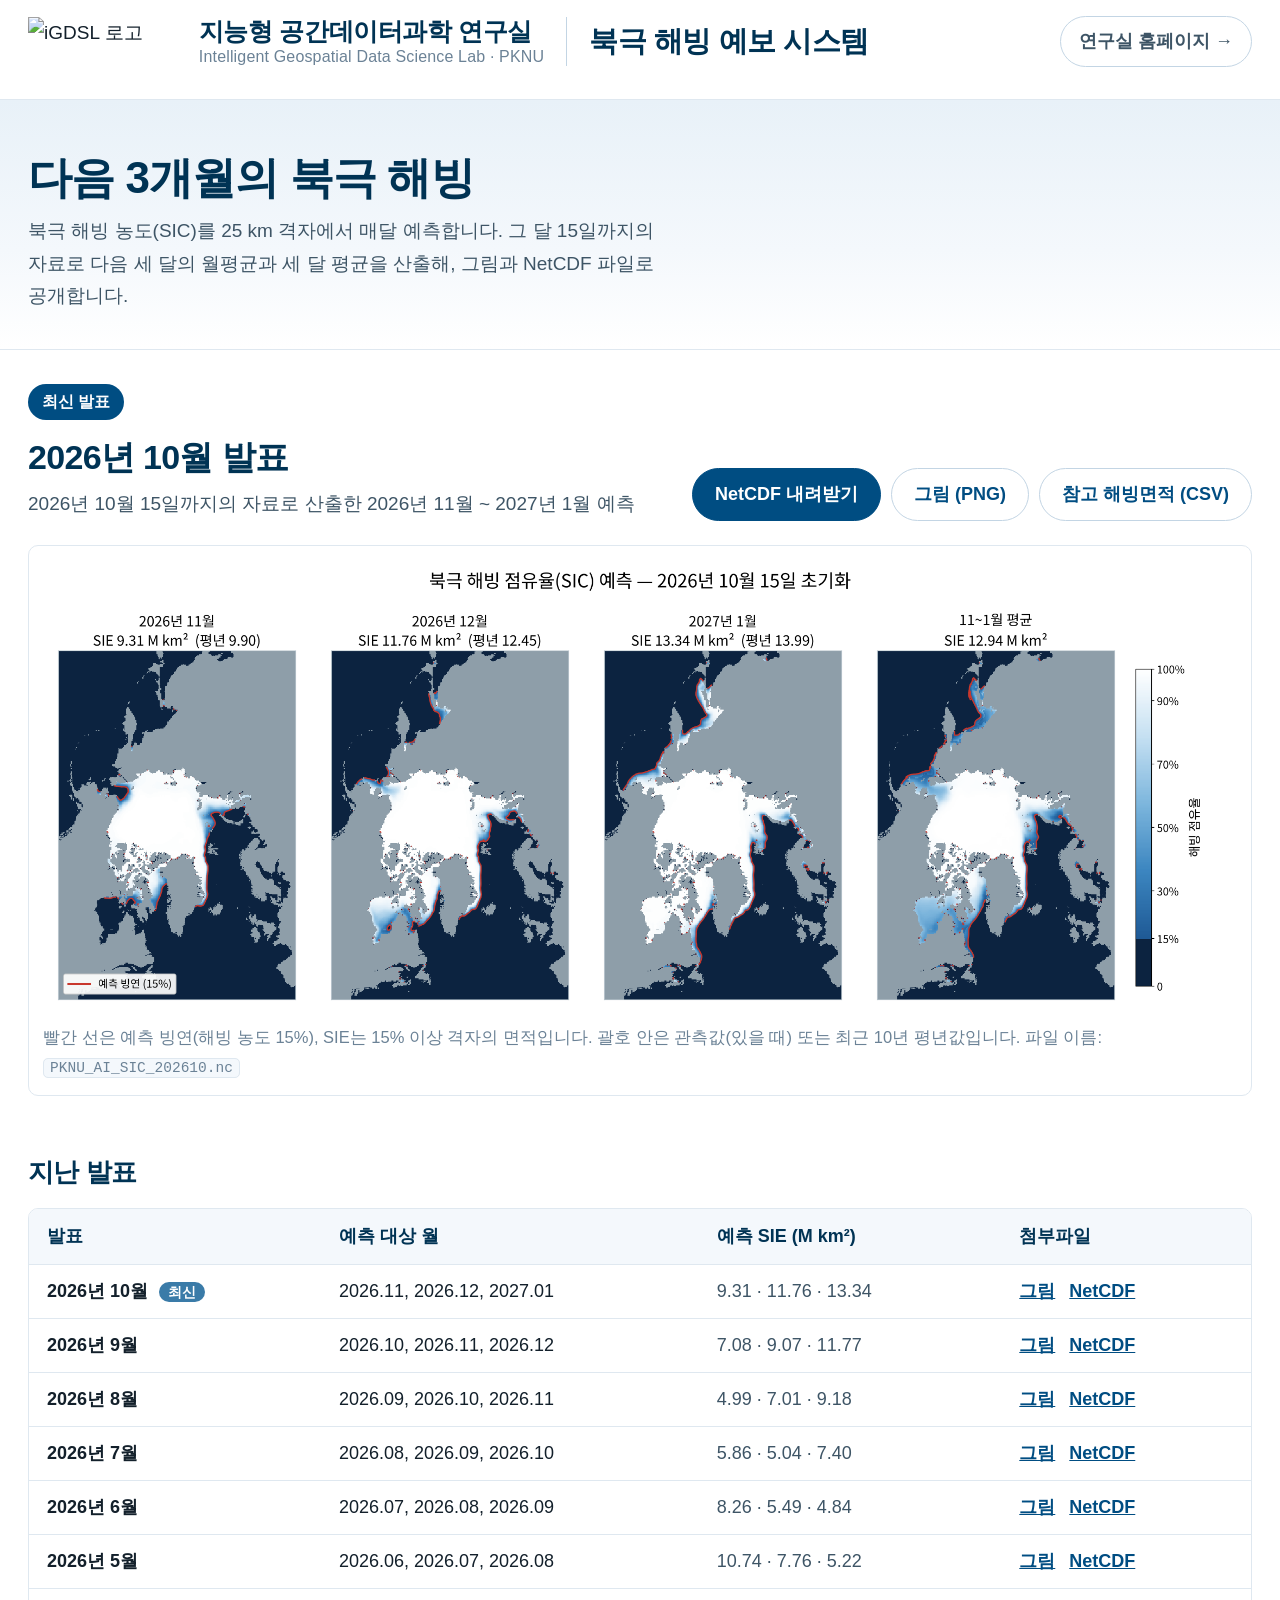
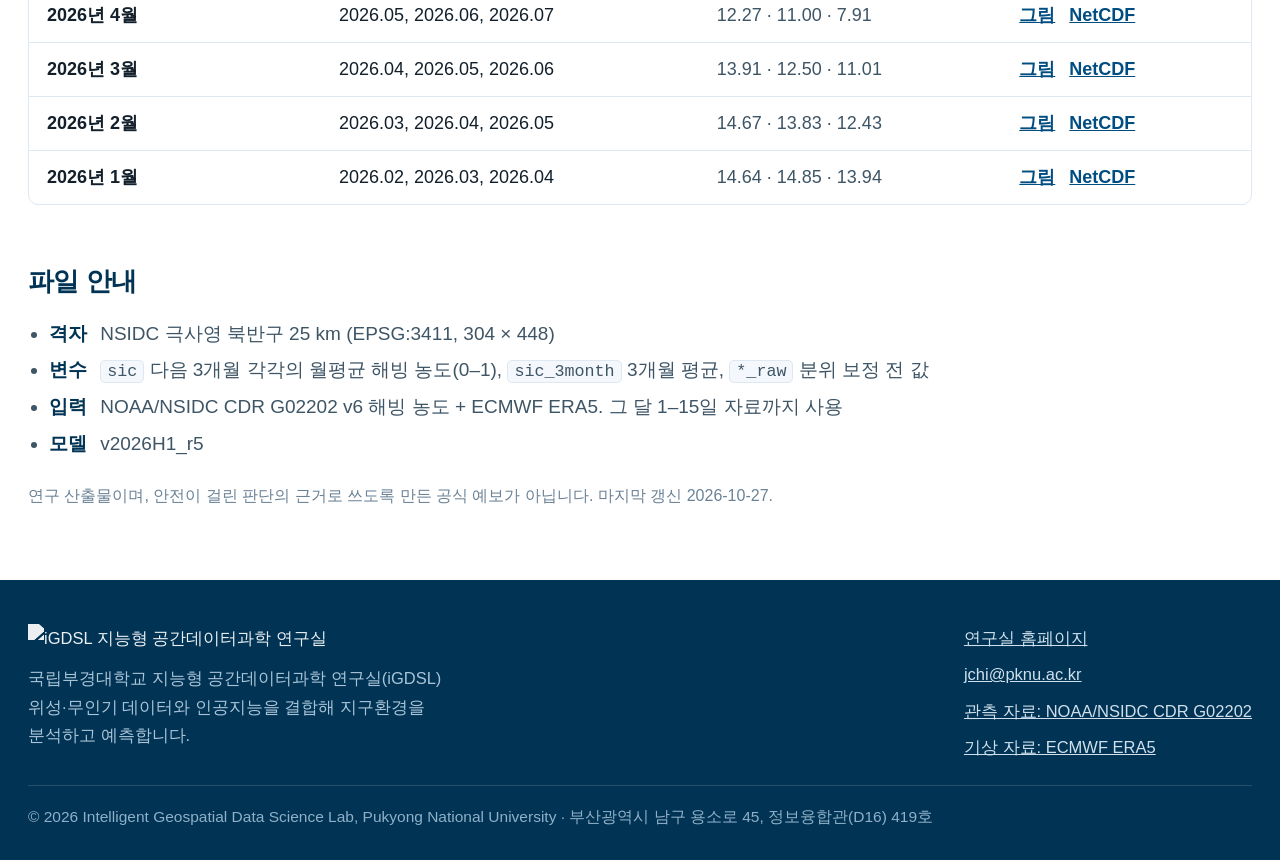
==== index.html @ 6f6016fe "사이트 단순화: 발표별 예측 그림 + NetCDF 첨부파일, nc→사이트 변환기(tools/build_site.py) 추가 Co-Authored-By: Claude Opus 5.5" ====
<!DOCTYPE html>
<!-- 자동 생성 — tools/build_site.py 가 tools/template.html 로 만든다. 이 파일을 직접 고치지 말고 템플릿을 고칠 것. -->
<html lang="ko">
<head>
<meta charset="UTF-8">
<meta name="viewport" content="width=device-width, initial-scale=1.0">
<title>북극 해빙 예보 | iGDSL 국립부경대학교</title>
<meta name="description" content="북극 해빙 농도(SIC)를 25 km 격자에서 매달 예측해 그림과 NetCDF 파일로 공개합니다. 국립부경대학교 지능형 공간데이터과학 연구실(iGDSL)의 연구 산출물입니다.">
<link rel="canonical" href="https://arctic-seaice.github.io/">
<meta name="author" content="국립부경대학교 지능형 공간데이터과학 연구실 (iGDSL)">
<meta name="keywords" content="북극 해빙, 해빙 예측, 해빙예측, 해빙 전망, 해빙 농도, 해빙 면적, 북극항로, 북극 항로, 북극해, 위성 해빙 정보, 북극 해빙 감시, 극지 원격탐사, Arctic sea ice, sea ice forecast, sea ice prediction, sea ice concentration, SIC, sea ice extent, Northern Sea Route, Arctic shipping route, polar remote sensing, GeoAI, 국립부경대학교, iGDSL">
<link rel="icon" href="assets/favicon-32.png" sizes="32x32">
<link rel="apple-touch-icon" href="assets/favicon-180.png">
<meta name="theme-color" content="#004d82">

<!-- 검색엔진 소유확인 코드는 아래에 붙인다 (구글 / 네이버 / 빙 순서)
<meta name="google-site-verification" content="...">
<meta name="naver-site-verification" content="...">
<meta name="msvalidate.01" content="...">
-->

<meta property="og:type" content="website">
<meta property="og:site_name" content="북극 해빙 예보 · iGDSL">
<meta property="og:locale" content="ko_KR">
<meta property="og:url" content="https://arctic-seaice.github.io/">
<meta property="og:title" content="북극 해빙 예보 — 다음 3개월">
<meta property="og:description" content="북극 해빙 농도를 25 km 격자에서 매달 예측해 공개합니다. 국립부경대학교 지능형 공간데이터과학 연구실(iGDSL).">
<meta property="og:image" content="https://arctic-seaice.github.io/assets/og-card.jpg">
<meta property="og:image:width" content="1200">
<meta property="og:image:height" content="630">
<meta property="og:image:alt" content="북극 해빙 예보 — 국립부경대학교 iGDSL">
<meta name="twitter:card" content="summary_large_image">
<meta name="twitter:title" content="북극 해빙 예보 — 다음 3개월">
<meta name="twitter:description" content="북극 해빙 농도를 25 km 격자에서 매달 예측해 공개합니다. 국립부경대학교 지능형 공간데이터과학 연구실(iGDSL).">
<meta name="twitter:image" content="https://arctic-seaice.github.io/assets/og-card.jpg">

<script type="application/ld+json">
{
  "@context": "https://schema.org",
  "@graph": [
    {
      "@type": "WebSite",
      "@id": "https://arctic-seaice.github.io/#website",
      "url": "https://arctic-seaice.github.io/",
      "name": "북극 해빙 예보 · iGDSL",
      "inLanguage": "ko",
      "publisher": { "@id": "https://igdsl.github.io/#lab" }
    },
    {
      "@type": "ResearchOrganization",
      "@id": "https://igdsl.github.io/#lab",
      "name": "지능형 공간데이터과학 연구실",
      "alternateName": ["iGDSL", "Intelligent Geospatial Data Science Laboratory"],
      "url": "https://igdsl.github.io/",
      "logo": "https://igdsl.github.io/images/logo-full.png",
      "email": "jchi@pknu.ac.kr",
      "parentOrganization": {
        "@type": "CollegeOrUniversity",
        "name": "국립부경대학교",
        "alternateName": "Pukyong National University",
        "url": "https://www.pknu.ac.kr/"
      }
    },
    {
      "@type": "Dataset",
      "@id": "https://arctic-seaice.github.io/#dataset",
      "name": "북극 해빙 농도 월별 예보 (다음 3개월)",
      "alternateName": "Arctic sea ice concentration monthly forecast",
      "description": "북극 해빙 농도(SIC)를 NSIDC 극사영 북반구 25 km 격자에서 매달 예측한 결과입니다. 그 달 15일까지의 자료로 다음 세 달 각각의 월평균과 세 달 평균을 산출해 그림과 NetCDF 파일로 공개합니다. 연구 산출물이며 공식 예보가 아닙니다.",
      "url": "https://arctic-seaice.github.io/",
      "dateModified": "2026-10-27",
      "inLanguage": "ko",
      "license": "https://creativecommons.org/licenses/by/4.0/",
      "isAccessibleForFree": true,
      "keywords": ["북극 해빙", "해빙 예측", "해빙 농도", "해빙 면적", "북극항로", "북극해", "위성 해빙 정보", "극지 원격탐사",
                   "Arctic sea ice", "sea ice forecast", "sea ice prediction", "sea ice concentration", "sea ice extent",
                   "Northern Sea Route", "Arctic shipping route", "polar remote sensing", "GeoAI", "seasonal prediction"],
      "creator": { "@id": "https://igdsl.github.io/#lab" },
      "publisher": { "@id": "https://igdsl.github.io/#lab" },
      "spatialCoverage": {
        "@type": "Place",
        "name": "북극해 (NSIDC 극사영 북반구 25 km 격자)",
        "geo": { "@type": "GeoShape", "box": "31.35 -180 90 180" }
      },
      "variableMeasured": [
        { "@type": "PropertyValue", "name": "해빙 농도 (sea ice concentration)", "unitText": "1" }
      ],
      "measurementTechnique": "AI 앙상블 (AnchorNet · SimVP · 파운데이션 모델) 월별 해빙 농도 예측",
      "distribution": [
        { "@type": "DataDownload", "encodingFormat": "application/x-netcdf", "contentUrl": "https://arctic-seaice.github.io/files/PKNU_AI_SIC_202610.nc", "name": "2026년 10월 발표" },
        { "@type": "DataDownload", "encodingFormat": "application/x-netcdf", "contentUrl": "https://arctic-seaice.github.io/files/PKNU_AI_SIC_202609.nc", "name": "2026년 9월 발표" },
        { "@type": "DataDownload", "encodingFormat": "application/x-netcdf", "contentUrl": "https://arctic-seaice.github.io/files/PKNU_AI_SIC_202608.nc", "name": "2026년 8월 발표" },
        { "@type": "DataDownload", "encodingFormat": "application/x-netcdf", "contentUrl": "https://arctic-seaice.github.io/files/PKNU_AI_SIC_202607.nc", "name": "2026년 7월 발표" },
        { "@type": "DataDownload", "encodingFormat": "application/x-netcdf", "contentUrl": "https://arctic-seaice.github.io/files/PKNU_AI_SIC_202606.nc", "name": "2026년 6월 발표" },
        { "@type": "DataDownload", "encodingFormat": "application/x-netcdf", "contentUrl": "https://arctic-seaice.github.io/files/PKNU_AI_SIC_202605.nc", "name": "2026년 5월 발표" },
        { "@type": "DataDownload", "encodingFormat": "application/x-netcdf", "contentUrl": "https://arctic-seaice.github.io/files/PKNU_AI_SIC_202604.nc", "name": "2026년 4월 발표" },
        { "@type": "DataDownload", "encodingFormat": "application/x-netcdf", "contentUrl": "https://arctic-seaice.github.io/files/PKNU_AI_SIC_202603.nc", "name": "2026년 3월 발표" },
        { "@type": "DataDownload", "encodingFormat": "application/x-netcdf", "contentUrl": "https://arctic-seaice.github.io/files/PKNU_AI_SIC_202602.nc", "name": "2026년 2월 발표" },
        { "@type": "DataDownload", "encodingFormat": "application/x-netcdf", "contentUrl": "https://arctic-seaice.github.io/files/PKNU_AI_SIC_202601.nc", "name": "2026년 1월 발표" }
      ],
      "isBasedOn": [
        { "@type": "Dataset", "name": "NOAA/NSIDC Sea Ice Concentration CDR (G02202 v6)", "url": "https://nsidc.org/data/g02202" },
        { "@type": "Dataset", "name": "ECMWF ERA5 (Copernicus Climate Change Service)", "url": "https://cds.climate.copernicus.eu/" }
      ]
    }
  ]
}
</script>
<link rel="stylesheet" href="assets/site.css">
</head>
<body>

<header class="site">
  <div class="headbar">
    <a class="brand" href="https://igdsl.github.io/" title="iGDSL 연구실 홈페이지">
      <img src="https://igdsl.github.io/images/logo-mark.png" alt="iGDSL 로고" width="1550" height="490">
      <span class="bt">
        <b>지능형 공간데이터과학 연구실</b>
        <span>Intelligent Geospatial Data Science Lab · PKNU</span>
      </span>
    </a>
    <span class="sitetitle">북극 해빙 예보 시스템</span>
    <nav class="mainnav">
      <a class="home" href="https://igdsl.github.io/">연구실 홈페이지 <span aria-hidden="true">→</span></a>
    </nav>
  </div>
</header>

<section class="hero">
  <div class="wrap">
    <h1>다음 3개월의 북극 해빙</h1>
    <p class="sub">북극 해빙 농도(SIC)를 25 km 격자에서 매달 예측합니다.
       그 달 15일까지의 자료로 다음 세 달의 월평균과 세 달 평균을 산출해, 그림과 NetCDF 파일로 공개합니다.</p>
  </div>
</section>

<section class="block">
  <div class="wrap">
    <div class="latesthead">
      <div>
        <span class="tag">최신 발표</span>
        <h2>2026년 10월 발표</h2>
        <p class="meta">2026년 10월 15일까지의 자료로 산출한 2026년 11월 ~ 2027년 1월 예측</p>
      </div>
      <div class="btns">
        <a class="btn" href="files/PKNU_AI_SIC_202610.nc" download>NetCDF 내려받기</a>
        <a class="btn ghost" href="figs/SIC_202610.png?v=1792988043" download>그림 (PNG)</a>
        <a class="btn ghost" href="files/reference_sie.csv" download>참고 해빙면적 (CSV)</a>
      </div>
    </div>
    <figure class="fig">
      <a href="figs/SIC_202610.png?v=1792988043" target="_blank" title="크게 보기"><img src="figs/SIC_202610.png?v=1792988043" alt="2026년 10월 발표 북극 해빙 농도 예측 지도"></a>
      <figcaption>빨간 선은 예측 빙연(해빙 농도 15%), SIE는 15% 이상 격자의 면적입니다. 괄호 안은 관측값(있을 때) 또는 최근 10년 평년값입니다.
        파일 이름: <code>PKNU_AI_SIC_202610.nc</code></figcaption>
    </figure>

    <h2 class="sec">지난 발표</h2>
    <div class="tablewrap">
      <table class="arch">
        <thead><tr><th>발표</th><th>예측 대상 월</th><th>예측 SIE (M km²)</th><th>첨부파일</th></tr></thead>
        <tbody>
        <tr><td class="o">2026년 10월 <em>최신</em></td><td>2026.11, 2026.12, 2027.01</td><td class="n">9.31 · 11.76 · 13.34</td><td class="dl"><a href="figs/SIC_202610.png?v=1792988043" target="_blank">그림</a><a href="files/PKNU_AI_SIC_202610.nc" download>NetCDF</a></td></tr>
        <tr><td class="o">2026년 9월</td><td>2026.10, 2026.11, 2026.12</td><td class="n">7.08 · 9.07 · 11.77</td><td class="dl"><a href="figs/SIC_202609.png?v=1792988043" target="_blank">그림</a><a href="files/PKNU_AI_SIC_202609.nc" download>NetCDF</a></td></tr>
        <tr><td class="o">2026년 8월</td><td>2026.09, 2026.10, 2026.11</td><td class="n">4.99 · 7.01 · 9.18</td><td class="dl"><a href="figs/SIC_202608.png?v=1792988043" target="_blank">그림</a><a href="files/PKNU_AI_SIC_202608.nc" download>NetCDF</a></td></tr>
        <tr><td class="o">2026년 7월</td><td>2026.08, 2026.09, 2026.10</td><td class="n">5.86 · 5.04 · 7.40</td><td class="dl"><a href="figs/SIC_202607.png?v=1792988043" target="_blank">그림</a><a href="files/PKNU_AI_SIC_202607.nc" download>NetCDF</a></td></tr>
        <tr><td class="o">2026년 6월</td><td>2026.07, 2026.08, 2026.09</td><td class="n">8.26 · 5.49 · 4.84</td><td class="dl"><a href="figs/SIC_202606.png?v=1792988043" target="_blank">그림</a><a href="files/PKNU_AI_SIC_202606.nc" download>NetCDF</a></td></tr>
        <tr><td class="o">2026년 5월</td><td>2026.06, 2026.07, 2026.08</td><td class="n">10.74 · 7.76 · 5.22</td><td class="dl"><a href="figs/SIC_202605.png?v=1792988043" target="_blank">그림</a><a href="files/PKNU_AI_SIC_202605.nc" download>NetCDF</a></td></tr>
        <tr><td class="o">2026년 4월</td><td>2026.05, 2026.06, 2026.07</td><td class="n">12.27 · 11.00 · 7.91</td><td class="dl"><a href="figs/SIC_202604.png?v=1792988043" target="_blank">그림</a><a href="files/PKNU_AI_SIC_202604.nc" download>NetCDF</a></td></tr>
        <tr><td class="o">2026년 3월</td><td>2026.04, 2026.05, 2026.06</td><td class="n">13.91 · 12.50 · 11.01</td><td class="dl"><a href="figs/SIC_202603.png?v=1792988043" target="_blank">그림</a><a href="files/PKNU_AI_SIC_202603.nc" download>NetCDF</a></td></tr>
        <tr><td class="o">2026년 2월</td><td>2026.03, 2026.04, 2026.05</td><td class="n">14.67 · 13.83 · 12.43</td><td class="dl"><a href="figs/SIC_202602.png?v=1792988043" target="_blank">그림</a><a href="files/PKNU_AI_SIC_202602.nc" download>NetCDF</a></td></tr>
        <tr><td class="o">2026년 1월</td><td>2026.02, 2026.03, 2026.04</td><td class="n">14.64 · 14.85 · 13.94</td><td class="dl"><a href="figs/SIC_202601.png?v=1792988043" target="_blank">그림</a><a href="files/PKNU_AI_SIC_202601.nc" download>NetCDF</a></td></tr>
        </tbody>
      </table>
    </div>

    <h2 class="sec">파일 안내</h2>
    <ul class="spec">
      <li><b>격자</b> NSIDC 극사영 북반구 25 km (EPSG:3411, 304 × 448)</li>
      <li><b>변수</b> <code>sic</code> 다음 3개월 각각의 월평균 해빙 농도(0–1), <code>sic_3month</code> 3개월 평균,
          <code>*_raw</code> 분위 보정 전 값</li>
      <li><b>입력</b> NOAA/NSIDC CDR G02202 v6 해빙 농도 + ECMWF ERA5. 그 달 1–15일 자료까지 사용</li>
      <li><b>모델</b> v2026H1_r5</li>
    </ul>
    <p class="note">연구 산출물이며, 안전이 걸린 판단의 근거로 쓰도록 만든 공식 예보가 아닙니다. 마지막 갱신 2026-10-27.</p>
  </div>
</section>

<footer class="site">
  <div class="wrap">
    <div class="foot-grid">
      <div>
        <img class="flogo" src="https://igdsl.github.io/images/logo-full.png" alt="iGDSL 지능형 공간데이터과학 연구실">
        <div class="fmeta">
          국립부경대학교 지능형 공간데이터과학 연구실(iGDSL)<br>
          위성·무인기 데이터와 인공지능을 결합해 지구환경을 분석하고 예측합니다.
        </div>
      </div>
      <nav class="flinks" aria-label="바로가기">
        <a href="https://igdsl.github.io/">연구실 홈페이지</a>
        <a href="mailto:jchi@pknu.ac.kr">jchi@pknu.ac.kr</a>
        <a href="https://nsidc.org/data/g02202">관측 자료: NOAA/NSIDC CDR G02202</a>
        <a href="https://cds.climate.copernicus.eu/">기상 자료: ECMWF ERA5</a>
      </nav>
    </div>
    <div class="copyright">
      © 2026 Intelligent Geospatial Data Science Lab, Pukyong National University ·
      부산광역시 남구 용소로 45, 정보융합관(D16) 419호
    </div>
  </div>
</footer>
</body>
</html>
---- assets/site.css ----
/* 북극 해빙 예보 — iGDSL(igdsl.github.io)의 디자인 토큰을 그대로 따른다.
   색·서체·간격은 연구실 사이트 assets/style.css 에서 가져왔다. */

:root{
  --navy:        #004d82;
  --navy-deep:   #003354;
  --navy-soft:   #3a7ba8;
  --navy-pale:   #e8f1f8;
  --navy-pale-2: #f4f8fc;

  --ink:      #13202b;
  --ink-soft: #3e5566;
  --ink-mute: #6b8296;

  --bg:       #ffffff;
  --bg-tint:  #f6f9fc;
  --line:     #dfe8f0;
  --line-str: #c3d5e4;

  --radius: 10px;
  --maxw:  1320px;
  --fs-body: 19px;
}

*{ box-sizing: border-box; }
body{
  margin: 0;
  background: var(--bg);
  color: var(--ink);
  font-family: 'Pretendard', -apple-system, BlinkMacSystemFont, 'Apple SD Gothic Neo',
               'Malgun Gothic', 'Noto Sans KR', sans-serif;
  font-size: var(--fs-body);
  line-height: 1.72;
  -webkit-font-smoothing: antialiased;
  word-break: keep-all;
}
a{ color: var(--navy); }
.wrap{ max-width: var(--maxw); margin: 0 auto; padding: 0 28px; }

/* ---------------- 헤더 ----------------
   연구실 사이트(igdsl.github.io) assets/style.css 의 헤더와 같은 규격이다.
   한쪽을 고치면 다른 쪽도 같이 고친다.
*/
header.site{
  /* 배경·흐림 효과까지 연구실 사이트와 똑같이 둔다 — backdrop-filter 가 있고 없고에 따라
     글자 앤티앨리어싱이 달라져(합성 레이어 여부) 같은 글꼴·크기인데도 굵기가 달라 보인다. */
  background: rgba(255,255,255,0.93);
  backdrop-filter: blur(12px);
  border-bottom: 1px solid var(--line);
  min-height: 100px;
}
.headbar{
  max-width: var(--maxw); margin: 0 auto; padding: 16px 28px;
  display: flex; align-items: center; gap: 22px;
}
.brand{
  display: flex; align-items: center; gap: 13px;
  text-decoration: none; color: inherit; flex: 0 0 auto;
}
.brand img{ height: clamp(46px, 3.9vw, 58px) !important; width: auto; display: block; }
.brand .bt{ line-height: 1.25; }
.brand .bt b{
  display: block;
  font-size: clamp(19px, 1.95vw, 28px);
  font-weight: 800; letter-spacing: -0.015em; color: var(--navy-deep);
}
.brand .bt span{
  display: block;
  font-size: clamp(12.5px, 1.25vw, 18px);
  color: var(--ink-mute); letter-spacing: 0.01em;
}

/* 서비스 이름 — 연구실 브랜드와 세로선으로 구분 */
.sitetitle{
  flex: 0 0 auto;
  font-size: clamp(21px, 2.25vw, 32px);        /* 이 사이트의 이름이므로 연구실명보다 크게 */
  font-weight: 800; letter-spacing: -0.015em; color: var(--navy-deep);
  padding-left: 22px; border-left: 1px solid var(--line-str);
  white-space: nowrap;
}

/* 연구실 홈페이지로 돌아가는 버튼 (연구실 사이트 메뉴와 같은 알약 모양) */
nav.mainnav{ display: flex; margin-left: auto; }
nav.mainnav a{
  text-decoration: none; color: var(--ink-soft);
  font-size: 18px; font-weight: 600;
  padding: 9px 18px; border-radius: 100px; white-space: nowrap;
  border: 1px solid var(--line-str); background: #fff;
  transition: background .15s, color .15s, border-color .15s;
}
nav.mainnav a:hover{ background: var(--navy); border-color: var(--navy); color: #fff; }

@media (max-width: 1120px){
  .headbar{ padding: 12px 20px; gap: 14px; }
  .brand{ flex: 1 1 0; min-width: 0; }
  .brand .bt{ min-width: 0; }
  .brand .bt b, .brand .bt span{ overflow: hidden; text-overflow: ellipsis; white-space: nowrap; }
  .wrap{ padding: 0 20px; }
}

@media (max-width: 760px){
  /* 좁은 화면에서는 로고 + 서비스 이름만 남긴다 */
  header.site{ min-height: 0; }
  .brand img{ height: 42px; }
  .brand .bt{ display: none; }
  .brand{ flex: 0 0 auto; }
  .sitetitle{ padding-left: 0; border-left: 0; font-size: 21px; }
  nav.mainnav a{ font-size: 16px; padding: 8px 14px; }
  nav.mainnav a .arrow, nav.mainnav a span{ display: none; }
}

@media (max-width: 560px){
  /* 더 좁아지면 줄바꿈을 허용해 가로 스크롤이 생기지 않게 한다 */
  .headbar{ flex-wrap: wrap; gap: 10px 12px; }
  .sitetitle{ font-size: 19px; white-space: normal; line-height: 1.25; }
  nav.mainnav{ margin-left: auto; }
  nav.mainnav a{ font-size: 15.5px; padding: 8px 13px; }
}

/* ---------------- 히어로 ---------------- */
.hero{
  background: linear-gradient(180deg, var(--navy-pale) 0%, var(--navy-pale-2) 60%, #fff 100%);
  border-bottom: 1px solid var(--line);
  padding: 50px 0 36px;
}
.hero h1{
  margin: 0 0 10px; font-size: 44px; line-height: 1.25;
  letter-spacing: -0.02em; font-weight: 800; color: var(--navy-deep);
}
.hero .sub{ margin: 0; max-width: 62ch; color: var(--ink-soft); }
/* ---------------- 본문 ---------------- */
.block{ padding: 34px 0 70px; }
.latesthead{ display: flex; justify-content: space-between; align-items: flex-end; gap: 18px 30px; flex-wrap: wrap; }
.tag{ display: inline-block; background: var(--navy); color: #fff; font-weight: 700; font-size: 16px;
  border-radius: 100px; padding: 4px 14px; }
.latesthead h2{ margin: 8px 0 2px; font-size: 34px; font-weight: 800; letter-spacing: -0.02em; color: var(--navy-deep); }
.latesthead .meta{ margin: 0; color: var(--ink-soft); }
.btns{ display: flex; gap: 10px; flex-wrap: wrap; }
.btn{ display: inline-block; text-decoration: none; font-weight: 700; font-size: 18px;
  background: var(--navy); color: #fff; border: 1px solid var(--navy); border-radius: 100px; padding: 10px 22px; }
.btn:hover{ background: var(--navy-deep); }
.btn.ghost{ background: #fff; color: var(--navy); border-color: var(--line-str); }
.btn.ghost:hover{ border-color: var(--navy); }
.fig{ margin: 24px 0 0; border: 1px solid var(--line); border-radius: var(--radius); background: #fff; padding: 14px; }
.fig img{ display: block; width: 100%; height: auto; }
.fig figcaption{ margin-top: 10px; font-size: 16.5px; color: var(--ink-mute); }
code{ font-family: ui-monospace, SFMono-Regular, Menlo, monospace; font-size: .88em;
  background: var(--navy-pale-2); border: 1px solid var(--line); border-radius: 5px; padding: 1px 6px; }

h2.sec{ margin: 54px 0 14px; font-size: 26px; font-weight: 800; letter-spacing: -0.02em; color: var(--navy-deep); }
.tablewrap{ overflow-x: auto; border: 1px solid var(--line); border-radius: var(--radius); }
table.arch{ width: 100%; border-collapse: collapse; font-size: 18px; font-variant-numeric: tabular-nums; }
.arch th{ text-align: left; background: var(--navy-pale-2); color: var(--navy-deep); font-weight: 700;
  padding: 12px 18px; border-bottom: 1px solid var(--line); white-space: nowrap; }
.arch td{ padding: 11px 18px; border-bottom: 1px solid var(--line); white-space: nowrap; }
.arch tr:last-child td{ border-bottom: 0; }
.arch td.o{ font-weight: 700; color: var(--ink); }
.arch td.o em{ font-style: normal; font-size: 14px; color: #fff; background: var(--navy-soft);
  border-radius: 100px; padding: 2px 9px; margin-left: 6px; }
.arch td.n{ color: var(--ink-soft); }
.arch td.dl a{ margin-right: 14px; font-weight: 600; }
ul.spec{ margin: 0; padding-left: 1.1em; color: var(--ink-soft); }
ul.spec li{ margin: 4px 0; }
ul.spec b{ color: var(--navy-deep); margin-right: 8px; }
.note{ font-size: 16px; color: var(--ink-mute); margin: 22px 0 0; }

/* ---------------- 푸터 ---------------- */
footer.site{ background: var(--navy-deep); color: #cfe0ec; padding: 44px 0 30px; font-size: 16.5px; }
footer.site a{ color: #cfe0ec; }
footer.site .foot-grid{ display: flex; justify-content: space-between; gap: 30px; flex-wrap: wrap; }
footer.site .fmeta{ max-width: 48ch; color: #a9c4d8; }
footer.site img.flogo{ height: 44px; width: auto; filter: brightness(0) invert(1); opacity: .92; margin-bottom: 12px; }
footer.site .flinks{ display: flex; flex-direction: column; gap: 8px; }
footer.site .copyright{ margin-top: 24px; padding-top: 18px; border-top: 1px solid rgba(255,255,255,.14); color: #8fb0c8; font-size: 15.5px; }


@media (max-width: 900px){
  :root{ --fs-body: 18px; }
  .wrap{ padding: 0 16px; }
  .headbar{ padding: 12px 16px; gap: 12px; }
  .hero{ padding: 36px 0 28px; }
  .hero h1{ font-size: 32px; }
  .latesthead h2{ font-size: 28px; }
  .fig{ padding: 6px; }
  .btn{ font-size: 16.5px; padding: 9px 18px; }
}
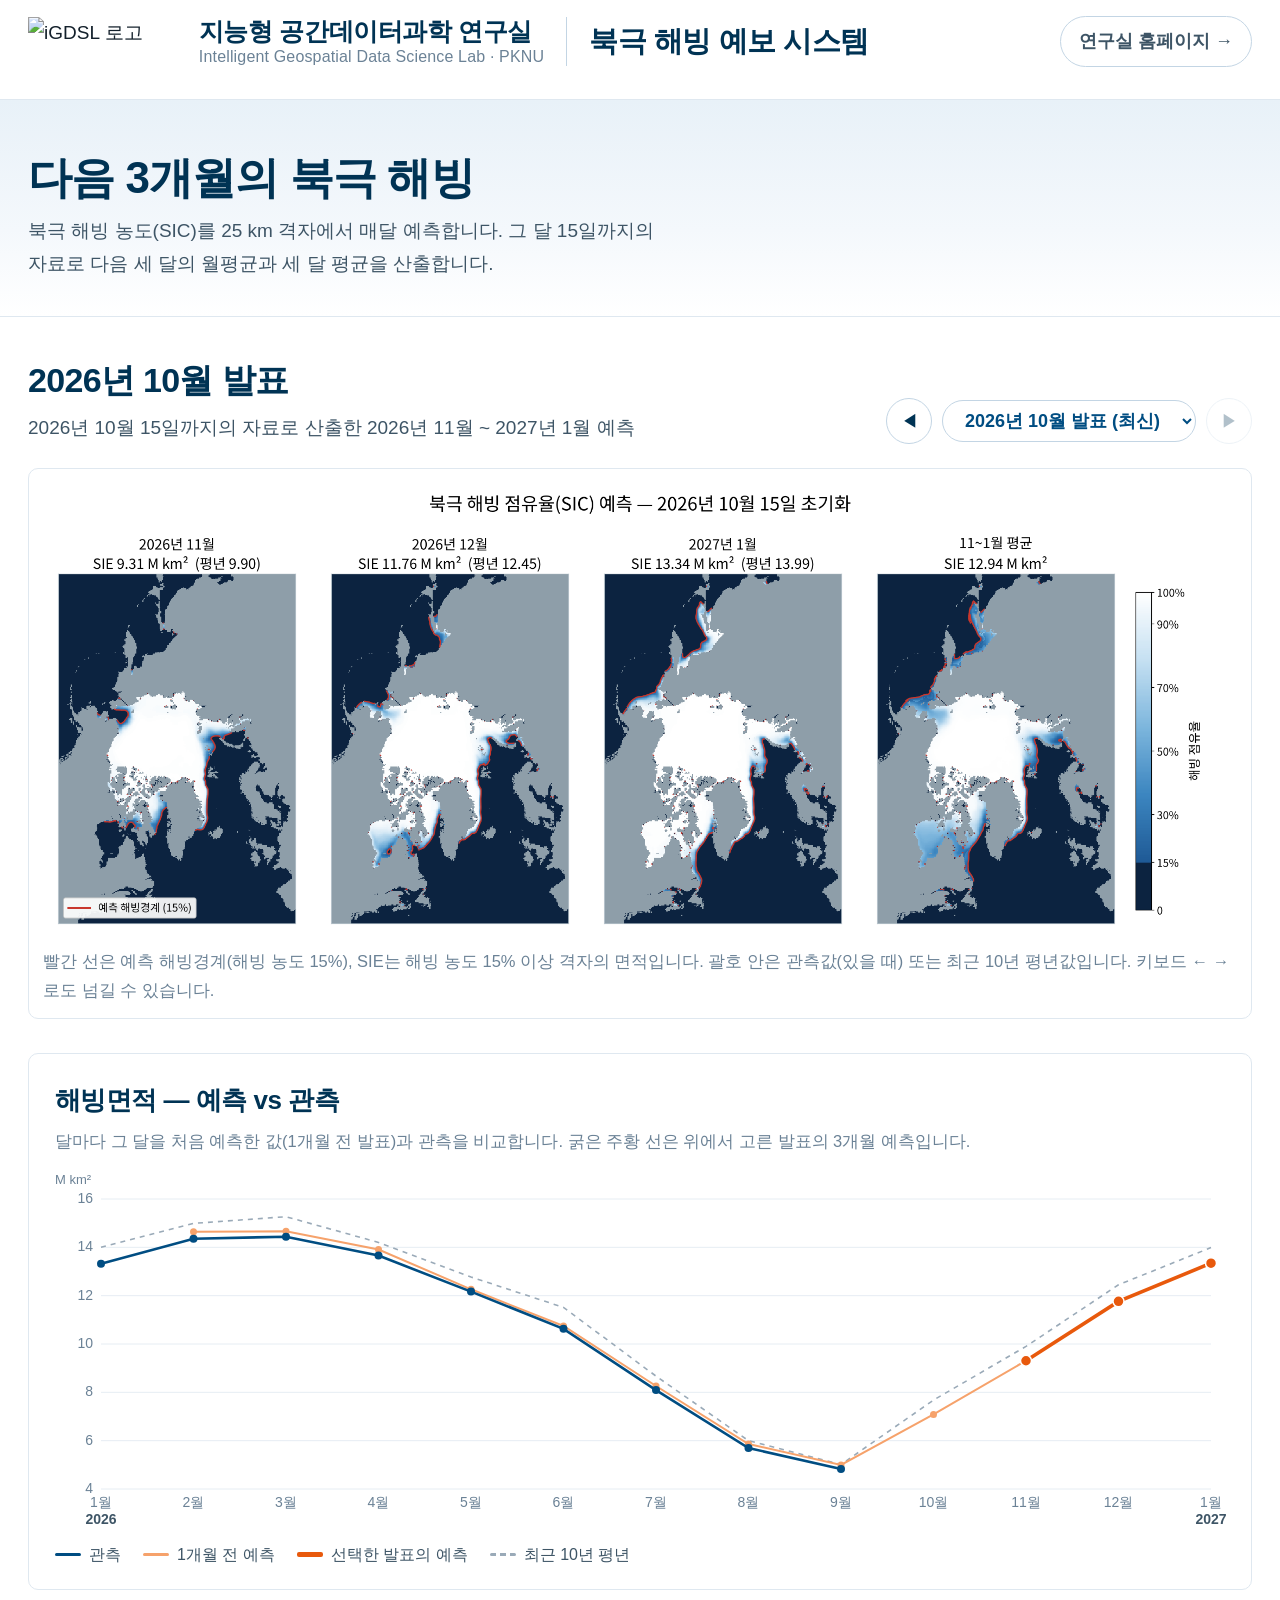
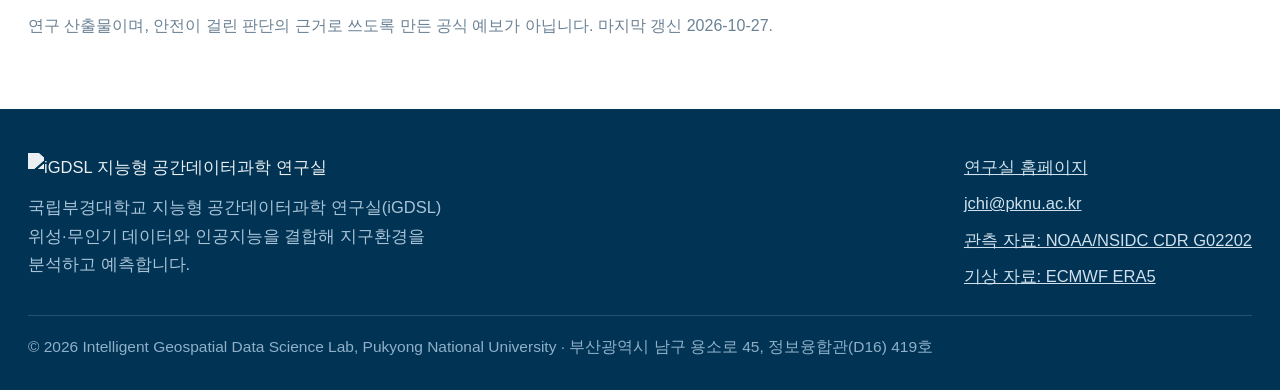
==== commit 50d700b1: "발표 넘겨 보기 + 해빙면적 예측 vs 관측 그래프, 내려받기·파일 안내 제거, 빙연→해빙경계 Co-Authored-By: Claude Opus 5.5 <noreply@anthro" ====
--- a/index.html
+++ b/index.html
@@ -5,7 +5,7 @@
 <meta charset="UTF-8">
 <meta name="viewport" content="width=device-width, initial-scale=1.0">
 <title>북극 해빙 예보 | iGDSL 국립부경대학교</title>
-<meta name="description" content="북극 해빙 농도(SIC)를 25 km 격자에서 매달 예측해 그림과 NetCDF 파일로 공개합니다. 국립부경대학교 지능형 공간데이터과학 연구실(iGDSL)의 연구 산출물입니다.">
+<meta name="description" content="북극 해빙 농도(SIC)를 25 km 격자에서 매달 예측해 지도와 해빙면적 그래프로 공개합니다. 국립부경대학교 지능형 공간데이터과학 연구실(iGDSL)의 연구 산출물입니다.">
 <link rel="canonical" href="https://arctic-seaice.github.io/">
 <meta name="author" content="국립부경대학교 지능형 공간데이터과학 연구실 (iGDSL)">
 <meta name="keywords" content="북극 해빙, 해빙 예측, 해빙예측, 해빙 전망, 해빙 농도, 해빙 면적, 북극항로, 북극 항로, 북극해, 위성 해빙 정보, 북극 해빙 감시, 극지 원격탐사, Arctic sea ice, sea ice forecast, sea ice prediction, sea ice concentration, SIC, sea ice extent, Northern Sea Route, Arctic shipping route, polar remote sensing, GeoAI, 국립부경대학교, iGDSL">
@@ -66,7 +66,7 @@
       "@id": "https://arctic-seaice.github.io/#dataset",
       "name": "북극 해빙 농도 월별 예보 (다음 3개월)",
       "alternateName": "Arctic sea ice concentration monthly forecast",
-      "description": "북극 해빙 농도(SIC)를 NSIDC 극사영 북반구 25 km 격자에서 매달 예측한 결과입니다. 그 달 15일까지의 자료로 다음 세 달 각각의 월평균과 세 달 평균을 산출해 그림과 NetCDF 파일로 공개합니다. 연구 산출물이며 공식 예보가 아닙니다.",
+      "description": "북극 해빙 농도(SIC)를 NSIDC 극사영 북반구 25 km 격자에서 매달 예측한 결과입니다. 그 달 15일까지의 자료로 다음 세 달 각각의 월평균과 세 달 평균을 산출해 지도와 해빙면적 그래프로 공개합니다. 연구 산출물이며 공식 예보가 아닙니다.",
       "url": "https://arctic-seaice.github.io/",
       "dateModified": "2026-10-27",
       "inLanguage": "ko",
@@ -86,18 +86,6 @@
         { "@type": "PropertyValue", "name": "해빙 농도 (sea ice concentration)", "unitText": "1" }
       ],
       "measurementTechnique": "AI 앙상블 (AnchorNet · SimVP · 파운데이션 모델) 월별 해빙 농도 예측",
-      "distribution": [
-        { "@type": "DataDownload", "encodingFormat": "application/x-netcdf", "contentUrl": "https://arctic-seaice.github.io/files/PKNU_AI_SIC_202610.nc", "name": "2026년 10월 발표" },
-        { "@type": "DataDownload", "encodingFormat": "application/x-netcdf", "contentUrl": "https://arctic-seaice.github.io/files/PKNU_AI_SIC_202609.nc", "name": "2026년 9월 발표" },
-        { "@type": "DataDownload", "encodingFormat": "application/x-netcdf", "contentUrl": "https://arctic-seaice.github.io/files/PKNU_AI_SIC_202608.nc", "name": "2026년 8월 발표" },
-        { "@type": "DataDownload", "encodingFormat": "application/x-netcdf", "contentUrl": "https://arctic-seaice.github.io/files/PKNU_AI_SIC_202607.nc", "name": "2026년 7월 발표" },
-        { "@type": "DataDownload", "encodingFormat": "application/x-netcdf", "contentUrl": "https://arctic-seaice.github.io/files/PKNU_AI_SIC_202606.nc", "name": "2026년 6월 발표" },
-        { "@type": "DataDownload", "encodingFormat": "application/x-netcdf", "contentUrl": "https://arctic-seaice.github.io/files/PKNU_AI_SIC_202605.nc", "name": "2026년 5월 발표" },
-        { "@type": "DataDownload", "encodingFormat": "application/x-netcdf", "contentUrl": "https://arctic-seaice.github.io/files/PKNU_AI_SIC_202604.nc", "name": "2026년 4월 발표" },
-        { "@type": "DataDownload", "encodingFormat": "application/x-netcdf", "contentUrl": "https://arctic-seaice.github.io/files/PKNU_AI_SIC_202603.nc", "name": "2026년 3월 발표" },
-        { "@type": "DataDownload", "encodingFormat": "application/x-netcdf", "contentUrl": "https://arctic-seaice.github.io/files/PKNU_AI_SIC_202602.nc", "name": "2026년 2월 발표" },
-        { "@type": "DataDownload", "encodingFormat": "application/x-netcdf", "contentUrl": "https://arctic-seaice.github.io/files/PKNU_AI_SIC_202601.nc", "name": "2026년 1월 발표" }
-      ],
       "isBasedOn": [
         { "@type": "Dataset", "name": "NOAA/NSIDC Sea Ice Concentration CDR (G02202 v6)", "url": "https://nsidc.org/data/g02202" },
         { "@type": "Dataset", "name": "ECMWF ERA5 (Copernicus Climate Change Service)", "url": "https://cds.climate.copernicus.eu/" }
@@ -130,57 +118,40 @@
   <div class="wrap">
     <h1>다음 3개월의 북극 해빙</h1>
     <p class="sub">북극 해빙 농도(SIC)를 25 km 격자에서 매달 예측합니다.
-       그 달 15일까지의 자료로 다음 세 달의 월평균과 세 달 평균을 산출해, 그림과 NetCDF 파일로 공개합니다.</p>
+       그 달 15일까지의 자료로 다음 세 달의 월평균과 세 달 평균을 산출합니다.</p>
   </div>
 </section>
 
 <section class="block">
   <div class="wrap">
-    <div class="latesthead">
+    <div class="issuebar">
       <div>
-        <span class="tag">최신 발표</span>
-        <h2>2026년 10월 발표</h2>
-        <p class="meta">2026년 10월 15일까지의 자료로 산출한 2026년 11월 ~ 2027년 1월 예측</p>
-      </div>
-      <div class="btns">
-        <a class="btn" href="files/PKNU_AI_SIC_202610.nc" download>NetCDF 내려받기</a>
-        <a class="btn ghost" href="figs/SIC_202610.png?v=1792988043" download>그림 (PNG)</a>
-        <a class="btn ghost" href="files/reference_sie.csv" download>참고 해빙면적 (CSV)</a>
+        <h2 id="ititle">최신 발표</h2>
+        <p class="meta" id="isub"></p>
+      </div>
+      <div class="pager" role="group" aria-label="발표 넘기기">
+        <button class="nav" id="prev" type="button" aria-label="이전 발표">◀</button>
+        <select id="sel" aria-label="발표 시점"></select>
+        <button class="nav" id="next" type="button" aria-label="다음 발표">▶</button>
       </div>
     </div>
     <figure class="fig">
-      <a href="figs/SIC_202610.png?v=1792988043" target="_blank" title="크게 보기"><img src="figs/SIC_202610.png?v=1792988043" alt="2026년 10월 발표 북극 해빙 농도 예측 지도"></a>
-      <figcaption>빨간 선은 예측 빙연(해빙 농도 15%), SIE는 15% 이상 격자의 면적입니다. 괄호 안은 관측값(있을 때) 또는 최근 10년 평년값입니다.
-        파일 이름: <code>PKNU_AI_SIC_202610.nc</code></figcaption>
+      <img id="figimg" src="figs/SIC_202610.png?v=1793061560" alt="북극 해빙 농도 예측 지도">
+      <figcaption>빨간 선은 예측 해빙경계(해빙 농도 15%), SIE는 해빙 농도 15% 이상 격자의 면적입니다.
+        괄호 안은 관측값(있을 때) 또는 최근 10년 평년값입니다. 키보드 ← → 로도 넘길 수 있습니다.</figcaption>
     </figure>
 
-    <h2 class="sec">지난 발표</h2>
-    <div class="tablewrap">
-      <table class="arch">
-        <thead><tr><th>발표</th><th>예측 대상 월</th><th>예측 SIE (M km²)</th><th>첨부파일</th></tr></thead>
-        <tbody>
-        <tr><td class="o">2026년 10월 <em>최신</em></td><td>2026.11, 2026.12, 2027.01</td><td class="n">9.31 · 11.76 · 13.34</td><td class="dl"><a href="figs/SIC_202610.png?v=1792988043" target="_blank">그림</a><a href="files/PKNU_AI_SIC_202610.nc" download>NetCDF</a></td></tr>
-        <tr><td class="o">2026년 9월</td><td>2026.10, 2026.11, 2026.12</td><td class="n">7.08 · 9.07 · 11.77</td><td class="dl"><a href="figs/SIC_202609.png?v=1792988043" target="_blank">그림</a><a href="files/PKNU_AI_SIC_202609.nc" download>NetCDF</a></td></tr>
-        <tr><td class="o">2026년 8월</td><td>2026.09, 2026.10, 2026.11</td><td class="n">4.99 · 7.01 · 9.18</td><td class="dl"><a href="figs/SIC_202608.png?v=1792988043" target="_blank">그림</a><a href="files/PKNU_AI_SIC_202608.nc" download>NetCDF</a></td></tr>
-        <tr><td class="o">2026년 7월</td><td>2026.08, 2026.09, 2026.10</td><td class="n">5.86 · 5.04 · 7.40</td><td class="dl"><a href="figs/SIC_202607.png?v=1792988043" target="_blank">그림</a><a href="files/PKNU_AI_SIC_202607.nc" download>NetCDF</a></td></tr>
-        <tr><td class="o">2026년 6월</td><td>2026.07, 2026.08, 2026.09</td><td class="n">8.26 · 5.49 · 4.84</td><td class="dl"><a href="figs/SIC_202606.png?v=1792988043" target="_blank">그림</a><a href="files/PKNU_AI_SIC_202606.nc" download>NetCDF</a></td></tr>
-        <tr><td class="o">2026년 5월</td><td>2026.06, 2026.07, 2026.08</td><td class="n">10.74 · 7.76 · 5.22</td><td class="dl"><a href="figs/SIC_202605.png?v=1792988043" target="_blank">그림</a><a href="files/PKNU_AI_SIC_202605.nc" download>NetCDF</a></td></tr>
-        <tr><td class="o">2026년 4월</td><td>2026.05, 2026.06, 2026.07</td><td class="n">12.27 · 11.00 · 7.91</td><td class="dl"><a href="figs/SIC_202604.png?v=1792988043" target="_blank">그림</a><a href="files/PKNU_AI_SIC_202604.nc" download>NetCDF</a></td></tr>
-        <tr><td class="o">2026년 3월</td><td>2026.04, 2026.05, 2026.06</td><td class="n">13.91 · 12.50 · 11.01</td><td class="dl"><a href="figs/SIC_202603.png?v=1792988043" target="_blank">그림</a><a href="files/PKNU_AI_SIC_202603.nc" download>NetCDF</a></td></tr>
-        <tr><td class="o">2026년 2월</td><td>2026.03, 2026.04, 2026.05</td><td class="n">14.67 · 13.83 · 12.43</td><td class="dl"><a href="figs/SIC_202602.png?v=1792988043" target="_blank">그림</a><a href="files/PKNU_AI_SIC_202602.nc" download>NetCDF</a></td></tr>
-        <tr><td class="o">2026년 1월</td><td>2026.02, 2026.03, 2026.04</td><td class="n">14.64 · 14.85 · 13.94</td><td class="dl"><a href="figs/SIC_202601.png?v=1792988043" target="_blank">그림</a><a href="files/PKNU_AI_SIC_202601.nc" download>NetCDF</a></td></tr>
-        </tbody>
-      </table>
-    </div>
-
-    <h2 class="sec">파일 안내</h2>
-    <ul class="spec">
-      <li><b>격자</b> NSIDC 극사영 북반구 25 km (EPSG:3411, 304 × 448)</li>
-      <li><b>변수</b> <code>sic</code> 다음 3개월 각각의 월평균 해빙 농도(0–1), <code>sic_3month</code> 3개월 평균,
-          <code>*_raw</code> 분위 보정 전 값</li>
-      <li><b>입력</b> NOAA/NSIDC CDR G02202 v6 해빙 농도 + ECMWF ERA5. 그 달 1–15일 자료까지 사용</li>
-      <li><b>모델</b> v2026H1_r5</li>
-    </ul>
+    <div class="chartbox">
+      <h2>해빙면적 — 예측 vs 관측</h2>
+      <p class="csub">달마다 그 달을 처음 예측한 값(1개월 전 발표)과 관측을 비교합니다. 굵은 주황 선은 위에서 고른 발표의 3개월 예측입니다.</p>
+      <div class="sie" id="sie"></div>
+      <div class="chartlegend">
+        <span class="ck"><i class="ln" style="background:#004d82"></i>관측</span>
+        <span class="ck"><i class="ln" style="background:#f6a26b"></i>1개월 전 예측</span>
+        <span class="ck"><i class="ln thick" style="background:#e8590c"></i>선택한 발표의 예측</span>
+        <span class="ck"><i class="ln dash"></i>최근 10년 평년</span>
+      </div>
+    </div>
     <p class="note">연구 산출물이며, 안전이 걸린 판단의 근거로 쓰도록 만든 공식 예보가 아닙니다. 마지막 갱신 2026-10-27.</p>
   </div>
 </section>
@@ -208,5 +179,98 @@
     </div>
   </div>
 </footer>
+<script>
+const D = {"issues":[{"origin":"2026-10","cutoff":"15","fig":"figs/SIC_202610.png?v=1793061560","targets":["2026-11","2026-12","2027-01"],"sie":[9.307,11.764,13.343]},{"origin":"2026-09","cutoff":"15","fig":"figs/SIC_202609.png?v=1793061824","targets":["2026-10","2026-11","2026-12"],"sie":[7.085,9.068,11.768]},{"origin":"2026-08","cutoff":"15","fig":"figs/SIC_202608.png?v=1793061824","targets":["2026-09","2026-10","2026-11"],"sie":[4.993,7.011,9.183]},{"origin":"2026-07","cutoff":"15","fig":"figs/SIC_202607.png?v=1793061823","targets":["2026-08","2026-09","2026-10"],"sie":[5.862,5.038,7.397]},{"origin":"2026-06","cutoff":"15","fig":"figs/SIC_202606.png?v=1793061823","targets":["2026-07","2026-08","2026-09"],"sie":[8.262,5.489,4.842]},{"origin":"2026-05","cutoff":"15","fig":"figs/SIC_202605.png?v=1793061823","targets":["2026-06","2026-07","2026-08"],"sie":[10.744,7.761,5.218]},{"origin":"2026-04","cutoff":"15","fig":"figs/SIC_202604.png?v=1793061822","targets":["2026-05","2026-06","2026-07"],"sie":[12.265,11.001,7.907]},{"origin":"2026-03","cutoff":"15","fig":"figs/SIC_202603.png?v=1793061822","targets":["2026-04","2026-05","2026-06"],"sie":[13.909,12.504,11.006]},{"origin":"2026-02","cutoff":"15","fig":"figs/SIC_202602.png?v=1793061822","targets":["2026-03","2026-04","2026-05"],"sie":[14.668,13.831,12.429]},{"origin":"2026-01","cutoff":"15","fig":"figs/SIC_202601.png?v=1793061560","targets":["2026-02","2026-03","2026-04"],"sie":[14.641,14.847,13.935]}],"ref":{"2026-01":{"obs":13.3225,"clim10":14.005},"2026-02":{"obs":14.3562,"clim10":14.9887},"2026-03":{"obs":14.4419,"clim10":15.2656},"2026-04":{"obs":13.6594,"clim10":14.205},"2026-05":{"obs":12.17,"clim10":12.7706},"2026-06":{"obs":10.6294,"clim10":11.515},"2026-07":{"obs":8.0919,"clim10":8.6731},"2026-08":{"obs":5.6963,"clim10":6.0006},"2026-09":{"obs":4.8256,"clim10":5.0131},"2026-10":{"obs":null,"clim10":7.6787},"2026-11":{"obs":null,"clim10":9.9006},"2026-12":{"obs":null,"clim10":12.45},"2027-01":{"obs":null,"clim10":13.9887}}};
+(function(){
+  const I = D.issues, R = D.ref;              // I[0] 이 최신
+  const sel = document.getElementById('sel'), img = document.getElementById('figimg');
+  const lab = ym => { const [y,m] = ym.split('-'); return `${y}년 ${+m}월`; };
+  I.forEach((it,i) => sel.add(new Option(lab(it.origin) + ' 발표' + (i ? '' : ' (최신)'), i)));
+  I.slice(1).forEach(it => { const p = new Image(); p.src = it.fig; });   // 넘길 때 바로 뜨게
+  let cur = 0;
+  function show(i){
+    cur = Math.max(0, Math.min(I.length-1, i));
+    const it = I[cur];
+    sel.value = cur; img.src = it.fig; img.alt = lab(it.origin) + ' 발표 북극 해빙 농도 예측 지도';
+    document.getElementById('ititle').textContent = lab(it.origin) + ' 발표' ;
+    document.getElementById('isub').textContent =
+      `${lab(it.origin)} ${it.cutoff}일까지의 자료로 산출한 ${lab(it.targets[0])} ~ ${lab(it.targets[2])} 예측`;
+    document.getElementById('prev').disabled = cur === I.length-1;   // ◀ = 과거
+    document.getElementById('next').disabled = cur === 0;
+    chart();
+  }
+  document.getElementById('prev').onclick = () => show(cur+1);
+  document.getElementById('next').onclick = () => show(cur-1);
+  sel.onchange = () => show(+sel.value);
+  document.addEventListener('keydown', e => {
+    if (e.target.tagName === 'SELECT') return;
+    if (e.key === 'ArrowLeft') show(cur+1); else if (e.key === 'ArrowRight') show(cur-1);
+  });
+
+  // ---------- 해빙면적 그래프 ----------
+  const lead1 = {};                             // 목표월 → 1개월 전 발표의 예측
+  I.forEach(it => { lead1[it.targets[0]] = it.sie[0]; });
+  const months = [...new Set([...Object.keys(R), ...I.flatMap(it => it.targets)])].sort();
+  const box = document.getElementById('sie');
+  const tip = document.createElement('div'); tip.className = 'tip';
+
+  function chart(){
+    const W = box.clientWidth || 900, H = W < 600 ? 300 : 360;
+    const m = {l: 46, r: 14, t: 30, b: 40}, w = W - m.l - m.r, h = H - m.t - m.b;
+    const it = I[cur];
+    const vals = months.flatMap(k => [R[k]?.obs, R[k]?.clim10, lead1[k]]).concat(it.sie).filter(v => v != null);
+    let lo = Math.floor(Math.min(...vals) - .5), hi = Math.ceil(Math.max(...vals) + .5);
+    const x = i => m.l + (months.length < 2 ? w/2 : i * w / (months.length - 1));
+    const y = v => m.t + h - (v - lo) / (hi - lo) * h;
+    const ix = k => months.indexOf(k);
+    const path = pts => pts.map((p,i) => (i ? 'L' : 'M') + p[0].toFixed(1) + ',' + p[1].toFixed(1)).join('');
+    const ser = f => months.map((k,i) => [i, f(k)]).filter(p => p[1] != null).map(p => [x(p[0]), y(p[1])]);
+    let s = `<svg width="${W}" height="${H}" viewBox="0 0 ${W} ${H}" role="img" aria-label="해빙면적 예측과 관측">`;
+    const step = hi - lo > 8 ? 2 : 1;
+    for (let v = lo; v <= hi; v += step)
+      s += `<line x1="${m.l}" x2="${W-m.r}" y1="${y(v)}" y2="${y(v)}" stroke="#e6edf3"/>` +
+           `<text class="ax" x="${m.l-8}" y="${y(v)+4}" text-anchor="end">${v}</text>`;
+    const every = W < 600 ? 3 : 1;
+    months.forEach((k,i) => { if (i % every === 0 || i === months.length-1) {
+      const [yy,mm] = k.split('-');
+      s += `<text class="ax" x="${x(i)}" y="${H-m.b+18}" text-anchor="middle">${+mm}월</text>`;
+      if (+mm === 1 || i === 0) s += `<text class="ax yr" x="${x(i)}" y="${H-m.b+35}" text-anchor="middle">${yy}</text>`;
+    }});
+    s += `<text class="ax" x="${m.l}" y="${m.t-2}" text-anchor="start" dy="-2"></text>`;
+    s += `<path d="${path(ser(k => R[k]?.clim10))}" fill="none" stroke="#9aaab8" stroke-width="1.6" stroke-dasharray="5 5"/>`;
+    const l1 = ser(k => lead1[k]);
+    s += `<path d="${path(l1)}" fill="none" stroke="#f6a26b" stroke-width="2"/>`;
+    l1.forEach(p => s += `<circle cx="${p[0]}" cy="${p[1]}" r="3.5" fill="#f6a26b"/>`);
+    const ob = ser(k => R[k]?.obs);
+    s += `<path d="${path(ob)}" fill="none" stroke="#004d82" stroke-width="2.6"/>`;
+    ob.forEach(p => s += `<circle cx="${p[0]}" cy="${p[1]}" r="4" fill="#004d82"/>`);
+    const sp = it.targets.map((k,j) => [x(ix(k)), y(it.sie[j])]);
+    s += `<path d="${path(sp)}" fill="none" stroke="#e8590c" stroke-width="3.6"/>`;
+    sp.forEach(p => s += `<circle cx="${p[0]}" cy="${p[1]}" r="5.5" fill="#e8590c" stroke="#fff" stroke-width="1.5"/>`);
+    s += `<line id="hl" y1="${m.t}" y2="${m.t+h}" stroke="#13202b" stroke-opacity=".18" visibility="hidden"/>`;
+    s += `<rect x="${m.l}" y="${m.t}" width="${w}" height="${h}" fill="transparent" id="hit"/>`;
+    box.innerHTML = s + '</svg><div class="yl">M km²</div>';
+    box.appendChild(tip);
+    const hit = box.querySelector('#hit'), hl = box.querySelector('#hl');
+    const move = e => {
+      const r = box.getBoundingClientRect(), px = (e.touches ? e.touches[0].clientX : e.clientX) - r.left;
+      const i = Math.max(0, Math.min(months.length-1, Math.round((px - m.l) / w * (months.length - 1))));
+      const k = months[i], j = it.targets.indexOf(k), f = v => v == null ? '–' : v.toFixed(2);
+      hl.setAttribute('x1', x(i)); hl.setAttribute('x2', x(i)); hl.setAttribute('visibility', 'visible');
+      tip.innerHTML = `<b>${lab(k)}</b><span><i class="d" style="background:#004d82"></i>관측 ${f(R[k]?.obs)}</span>` +
+        `<span><i class="d" style="background:#f6a26b"></i>1개월 전 예측 ${f(lead1[k])}</span>` +
+        (j >= 0 ? `<span><i class="d" style="background:#e8590c"></i>선택 발표 예측 ${f(it.sie[j])}</span>` : '') +
+        `<span class="df">평년 ${f(R[k]?.clim10)}</span>`;
+      tip.classList.add('on');
+      const tx = x(i) + 14, tw = tip.offsetWidth;
+      tip.style.left = (tx + tw > W ? x(i) - tw - 14 : tx) + 'px'; tip.style.top = (m.t + 6) + 'px';
+    };
+    hit.addEventListener('mousemove', move); hit.addEventListener('touchstart', move, {passive: true});
+    hit.addEventListener('mouseleave', () => { tip.classList.remove('on'); hl.setAttribute('visibility', 'hidden'); });
+  }
+  let rt; addEventListener('resize', () => { clearTimeout(rt); rt = setTimeout(chart, 120); });
+  show(0);
+})();
+</script>
 </body>
 </html>
--- a/assets/site.css
+++ b/assets/site.css
@@ -130,38 +130,40 @@
 .hero .sub{ margin: 0; max-width: 62ch; color: var(--ink-soft); }
 /* ---------------- 본문 ---------------- */
 .block{ padding: 34px 0 70px; }
-.latesthead{ display: flex; justify-content: space-between; align-items: flex-end; gap: 18px 30px; flex-wrap: wrap; }
-.tag{ display: inline-block; background: var(--navy); color: #fff; font-weight: 700; font-size: 16px;
-  border-radius: 100px; padding: 4px 14px; }
-.latesthead h2{ margin: 8px 0 2px; font-size: 34px; font-weight: 800; letter-spacing: -0.02em; color: var(--navy-deep); }
-.latesthead .meta{ margin: 0; color: var(--ink-soft); }
-.btns{ display: flex; gap: 10px; flex-wrap: wrap; }
-.btn{ display: inline-block; text-decoration: none; font-weight: 700; font-size: 18px;
-  background: var(--navy); color: #fff; border: 1px solid var(--navy); border-radius: 100px; padding: 10px 22px; }
-.btn:hover{ background: var(--navy-deep); }
-.btn.ghost{ background: #fff; color: var(--navy); border-color: var(--line-str); }
-.btn.ghost:hover{ border-color: var(--navy); }
+.issuebar{ display: flex; justify-content: space-between; align-items: flex-end; gap: 16px 30px; flex-wrap: wrap; }
+.issuebar h2{ margin: 0 0 2px; font-size: 34px; font-weight: 800; letter-spacing: -0.02em; color: var(--navy-deep); }
+.issuebar .meta{ margin: 0; color: var(--ink-soft); }
+.pager{ display: flex; align-items: center; gap: 10px; }
+.pager select{ font: inherit; font-size: 18px; font-weight: 700; color: var(--navy);
+  border: 1px solid var(--line-str); border-radius: 100px; padding: 9px 18px; background: #fff; cursor: pointer; }
+.pager .nav{ font: inherit; font-size: 17px; line-height: 1; cursor: pointer; width: 46px; height: 46px;
+  border-radius: 100px; border: 1px solid var(--line-str); background: #fff; color: var(--navy-deep); }
+.pager .nav:hover:not(:disabled){ background: var(--navy); border-color: var(--navy); color: #fff; }
+.pager .nav:disabled{ opacity: .3; cursor: default; }
 .fig{ margin: 24px 0 0; border: 1px solid var(--line); border-radius: var(--radius); background: #fff; padding: 14px; }
 .fig img{ display: block; width: 100%; height: auto; }
 .fig figcaption{ margin-top: 10px; font-size: 16.5px; color: var(--ink-mute); }
-code{ font-family: ui-monospace, SFMono-Regular, Menlo, monospace; font-size: .88em;
-  background: var(--navy-pale-2); border: 1px solid var(--line); border-radius: 5px; padding: 1px 6px; }
-
-h2.sec{ margin: 54px 0 14px; font-size: 26px; font-weight: 800; letter-spacing: -0.02em; color: var(--navy-deep); }
-.tablewrap{ overflow-x: auto; border: 1px solid var(--line); border-radius: var(--radius); }
-table.arch{ width: 100%; border-collapse: collapse; font-size: 18px; font-variant-numeric: tabular-nums; }
-.arch th{ text-align: left; background: var(--navy-pale-2); color: var(--navy-deep); font-weight: 700;
-  padding: 12px 18px; border-bottom: 1px solid var(--line); white-space: nowrap; }
-.arch td{ padding: 11px 18px; border-bottom: 1px solid var(--line); white-space: nowrap; }
-.arch tr:last-child td{ border-bottom: 0; }
-.arch td.o{ font-weight: 700; color: var(--ink); }
-.arch td.o em{ font-style: normal; font-size: 14px; color: #fff; background: var(--navy-soft);
-  border-radius: 100px; padding: 2px 9px; margin-left: 6px; }
-.arch td.n{ color: var(--ink-soft); }
-.arch td.dl a{ margin-right: 14px; font-weight: 600; }
-ul.spec{ margin: 0; padding-left: 1.1em; color: var(--ink-soft); }
-ul.spec li{ margin: 4px 0; }
-ul.spec b{ color: var(--navy-deep); margin-right: 8px; }
+.chartbox{ margin-top: 34px; border: 1px solid var(--line); border-radius: var(--radius); background: #fff; padding: 24px 26px 20px; }
+.chartbox h2{ margin: 0 0 4px; font-size: 26px; font-weight: 800; letter-spacing: -0.02em; color: var(--navy-deep); }
+.chartbox .csub{ margin: 0 0 14px; font-size: 16.5px; color: var(--ink-mute); }
+.sie{ position: relative; width: 100%; }
+.sie svg{ display: block; overflow: visible; }
+.sie text.ax{ font-size: 14px; fill: var(--ink-mute); font-family: inherit; font-variant-numeric: tabular-nums; }
+.sie text.yr{ font-weight: 700; fill: var(--ink-soft); }
+.sie .yl{ position: absolute; left: 0; top: 0; font-size: 13px; color: var(--ink-mute); }
+.sie .tip{ position: absolute; display: none; pointer-events: none; z-index: 5; background: #fff;
+  border: 1px solid var(--line-str); border-radius: 8px; box-shadow: 0 6px 18px rgba(19,32,43,.10);
+  padding: 8px 12px; font-size: 15.5px; white-space: nowrap; line-height: 1.55; font-variant-numeric: tabular-nums; }
+.sie .tip.on{ display: block; }
+.sie .tip b{ display: block; color: var(--navy-deep); }
+.sie .tip span{ display: block; }
+.sie .tip .d{ width: 9px; height: 9px; border-radius: 100px; display: inline-block; margin-right: 7px; }
+.sie .tip .df{ color: var(--ink-mute); }
+.chartlegend{ display: flex; gap: 8px 22px; flex-wrap: wrap; margin-top: 12px; font-size: 16px; color: var(--ink-soft); }
+.chartlegend .ck{ display: inline-flex; align-items: center; gap: 8px; }
+.chartlegend .ln{ width: 26px; height: 3px; border-radius: 2px; display: inline-block; }
+.chartlegend .ln.thick{ height: 5px; }
+.chartlegend .ln.dash{ background: repeating-linear-gradient(90deg, #9aaab8 0 6px, transparent 6px 10px); }
 .note{ font-size: 16px; color: var(--ink-mute); margin: 22px 0 0; }
 
 /* ---------------- 푸터 ---------------- */
@@ -180,7 +182,7 @@
   .headbar{ padding: 12px 16px; gap: 12px; }
   .hero{ padding: 36px 0 28px; }
   .hero h1{ font-size: 32px; }
-  .latesthead h2{ font-size: 28px; }
+  .issuebar h2{ font-size: 28px; }
+  .chartbox{ padding: 18px 14px 14px; }
   .fig{ padding: 6px; }
-  .btn{ font-size: 16.5px; padding: 9px 18px; }
 }
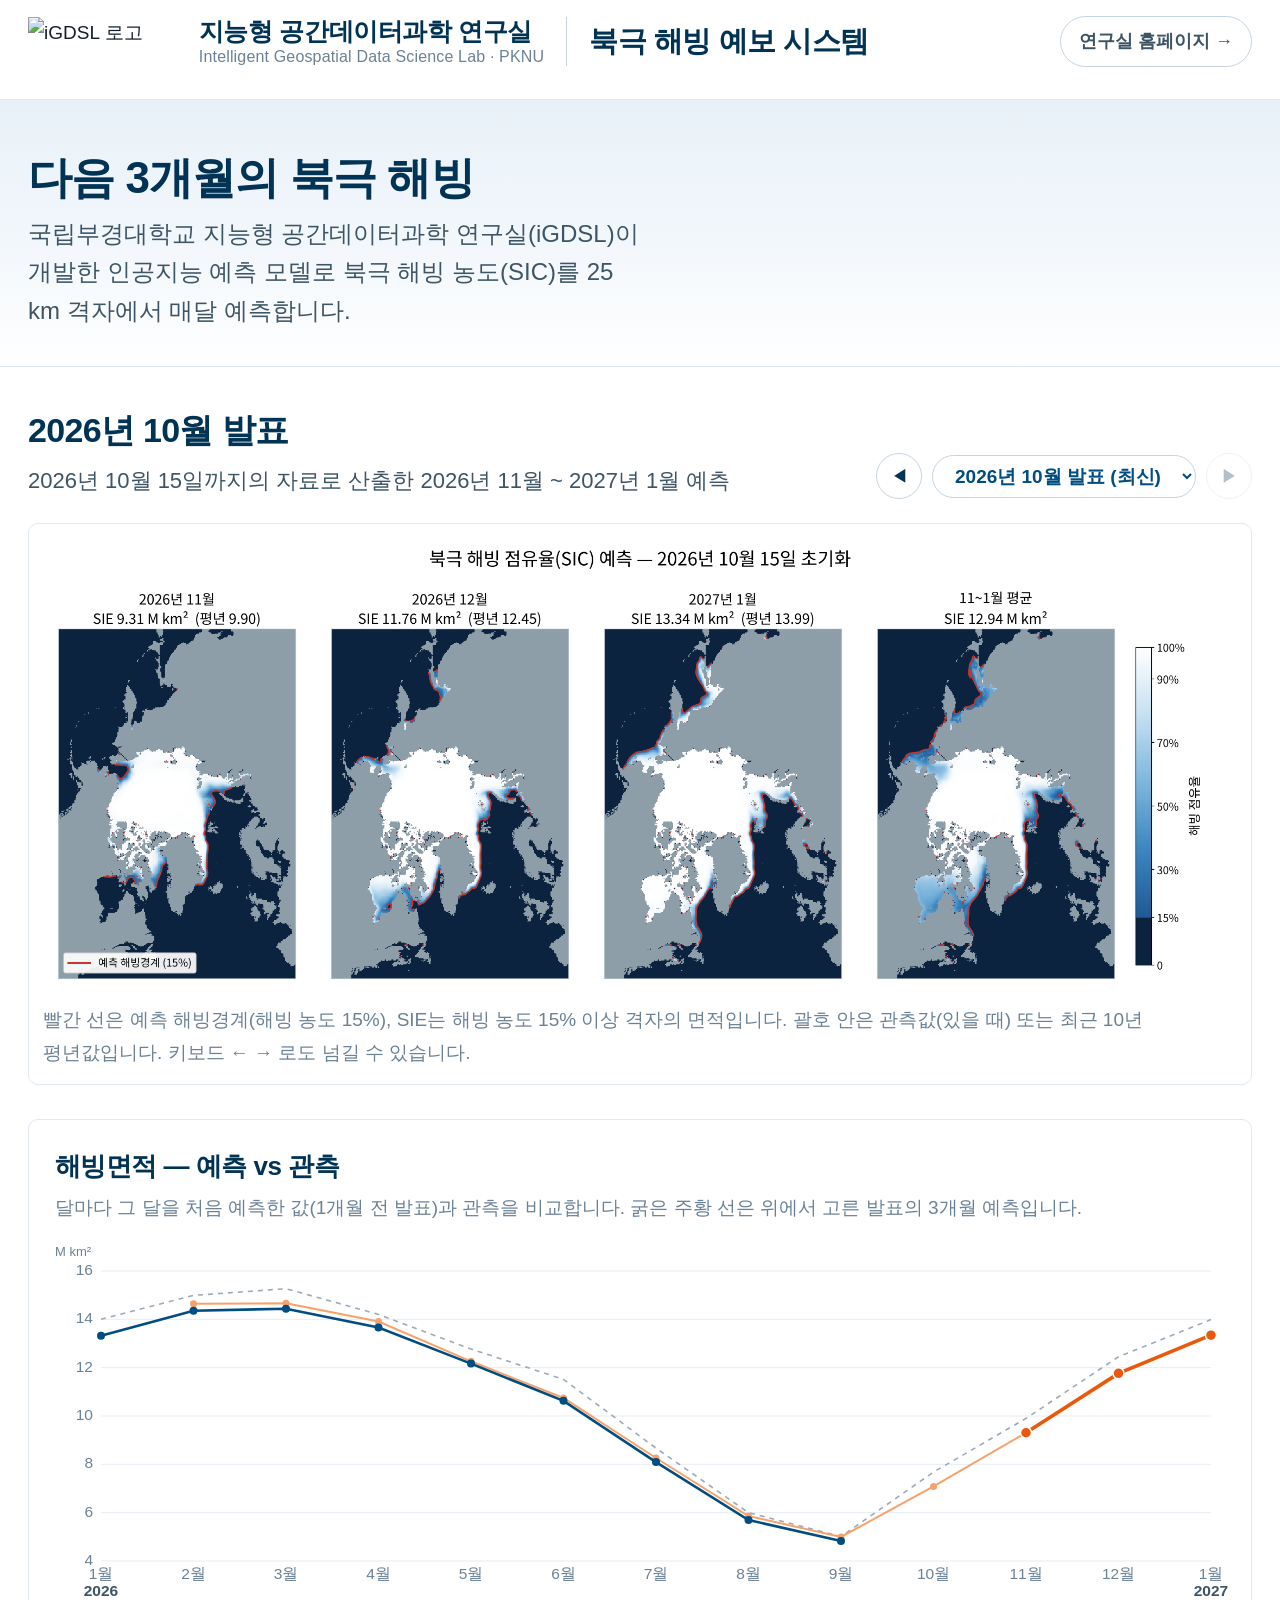
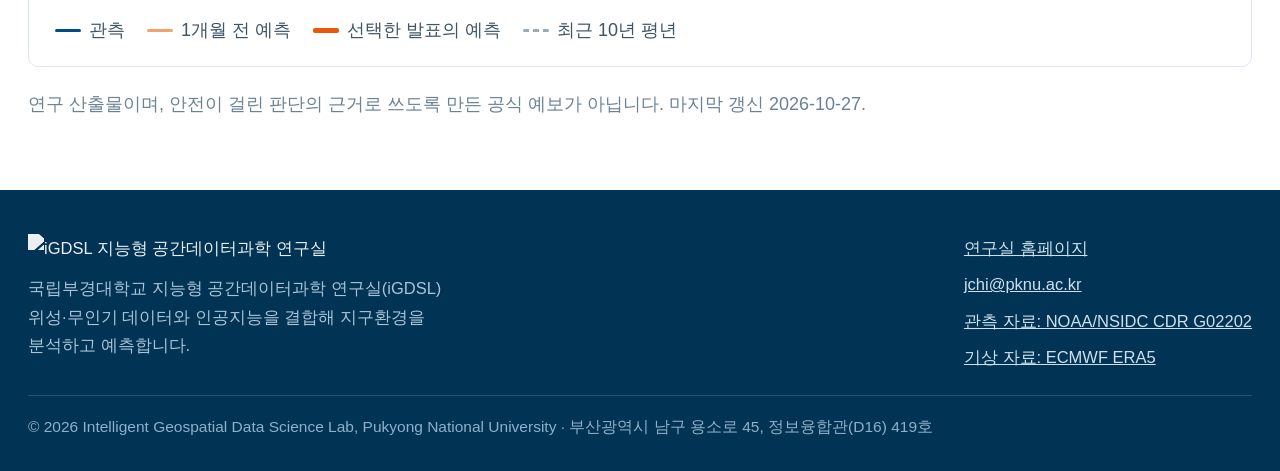
==== commit 21c06c9d: "소개 문구에 iGDSL 인공지능 예측 모델 명시, 본문 글자 크기 키움 Co-Authored-By: Claude Opus 5.5 <noreply@anthropic.com> Clau" ====
--- a/index.html
+++ b/index.html
@@ -117,8 +117,7 @@
 <section class="hero">
   <div class="wrap">
     <h1>다음 3개월의 북극 해빙</h1>
-    <p class="sub">북극 해빙 농도(SIC)를 25 km 격자에서 매달 예측합니다.
-       그 달 15일까지의 자료로 다음 세 달의 월평균과 세 달 평균을 산출합니다.</p>
+    <p class="sub">국립부경대학교 지능형 공간데이터과학 연구실(iGDSL)이 개발한 인공지능 예측 모델로 북극 해빙 농도(SIC)를 25 km 격자에서 매달 예측합니다.</p>
   </div>
 </section>
 
@@ -136,7 +135,7 @@
       </div>
     </div>
     <figure class="fig">
-      <img id="figimg" src="figs/SIC_202610.png?v=1793061560" alt="북극 해빙 농도 예측 지도">
+      <img id="figimg" src="figs/SIC_202610.png?v=1792988043" alt="북극 해빙 농도 예측 지도">
       <figcaption>빨간 선은 예측 해빙경계(해빙 농도 15%), SIE는 해빙 농도 15% 이상 격자의 면적입니다.
         괄호 안은 관측값(있을 때) 또는 최근 10년 평년값입니다. 키보드 ← → 로도 넘길 수 있습니다.</figcaption>
     </figure>
@@ -180,7 +179,7 @@
   </div>
 </footer>
 <script>
-const D = {"issues":[{"origin":"2026-10","cutoff":"15","fig":"figs/SIC_202610.png?v=1793061560","targets":["2026-11","2026-12","2027-01"],"sie":[9.307,11.764,13.343]},{"origin":"2026-09","cutoff":"15","fig":"figs/SIC_202609.png?v=1793061824","targets":["2026-10","2026-11","2026-12"],"sie":[7.085,9.068,11.768]},{"origin":"2026-08","cutoff":"15","fig":"figs/SIC_202608.png?v=1793061824","targets":["2026-09","2026-10","2026-11"],"sie":[4.993,7.011,9.183]},{"origin":"2026-07","cutoff":"15","fig":"figs/SIC_202607.png?v=1793061823","targets":["2026-08","2026-09","2026-10"],"sie":[5.862,5.038,7.397]},{"origin":"2026-06","cutoff":"15","fig":"figs/SIC_202606.png?v=1793061823","targets":["2026-07","2026-08","2026-09"],"sie":[8.262,5.489,4.842]},{"origin":"2026-05","cutoff":"15","fig":"figs/SIC_202605.png?v=1793061823","targets":["2026-06","2026-07","2026-08"],"sie":[10.744,7.761,5.218]},{"origin":"2026-04","cutoff":"15","fig":"figs/SIC_202604.png?v=1793061822","targets":["2026-05","2026-06","2026-07"],"sie":[12.265,11.001,7.907]},{"origin":"2026-03","cutoff":"15","fig":"figs/SIC_202603.png?v=1793061822","targets":["2026-04","2026-05","2026-06"],"sie":[13.909,12.504,11.006]},{"origin":"2026-02","cutoff":"15","fig":"figs/SIC_202602.png?v=1793061822","targets":["2026-03","2026-04","2026-05"],"sie":[14.668,13.831,12.429]},{"origin":"2026-01","cutoff":"15","fig":"figs/SIC_202601.png?v=1793061560","targets":["2026-02","2026-03","2026-04"],"sie":[14.641,14.847,13.935]}],"ref":{"2026-01":{"obs":13.3225,"clim10":14.005},"2026-02":{"obs":14.3562,"clim10":14.9887},"2026-03":{"obs":14.4419,"clim10":15.2656},"2026-04":{"obs":13.6594,"clim10":14.205},"2026-05":{"obs":12.17,"clim10":12.7706},"2026-06":{"obs":10.6294,"clim10":11.515},"2026-07":{"obs":8.0919,"clim10":8.6731},"2026-08":{"obs":5.6963,"clim10":6.0006},"2026-09":{"obs":4.8256,"clim10":5.0131},"2026-10":{"obs":null,"clim10":7.6787},"2026-11":{"obs":null,"clim10":9.9006},"2026-12":{"obs":null,"clim10":12.45},"2027-01":{"obs":null,"clim10":13.9887}}};
+const D = {"issues":[{"origin":"2026-10","cutoff":"15","fig":"figs/SIC_202610.png?v=1792988043","targets":["2026-11","2026-12","2027-01"],"sie":[9.307,11.764,13.343]},{"origin":"2026-09","cutoff":"15","fig":"figs/SIC_202609.png?v=1792988043","targets":["2026-10","2026-11","2026-12"],"sie":[7.085,9.068,11.768]},{"origin":"2026-08","cutoff":"15","fig":"figs/SIC_202608.png?v=1792988043","targets":["2026-09","2026-10","2026-11"],"sie":[4.993,7.011,9.183]},{"origin":"2026-07","cutoff":"15","fig":"figs/SIC_202607.png?v=1792988043","targets":["2026-08","2026-09","2026-10"],"sie":[5.862,5.038,7.397]},{"origin":"2026-06","cutoff":"15","fig":"figs/SIC_202606.png?v=1792988043","targets":["2026-07","2026-08","2026-09"],"sie":[8.262,5.489,4.842]},{"origin":"2026-05","cutoff":"15","fig":"figs/SIC_202605.png?v=1792988043","targets":["2026-06","2026-07","2026-08"],"sie":[10.744,7.761,5.218]},{"origin":"2026-04","cutoff":"15","fig":"figs/SIC_202604.png?v=1792988043","targets":["2026-05","2026-06","2026-07"],"sie":[12.265,11.001,7.907]},{"origin":"2026-03","cutoff":"15","fig":"figs/SIC_202603.png?v=1792988043","targets":["2026-04","2026-05","2026-06"],"sie":[13.909,12.504,11.006]},{"origin":"2026-02","cutoff":"15","fig":"figs/SIC_202602.png?v=1792988043","targets":["2026-03","2026-04","2026-05"],"sie":[14.668,13.831,12.429]},{"origin":"2026-01","cutoff":"15","fig":"figs/SIC_202601.png?v=1792988043","targets":["2026-02","2026-03","2026-04"],"sie":[14.641,14.847,13.935]}],"ref":{"2026-01":{"obs":13.3225,"clim10":14.005},"2026-02":{"obs":14.3562,"clim10":14.9887},"2026-03":{"obs":14.4419,"clim10":15.2656},"2026-04":{"obs":13.6594,"clim10":14.205},"2026-05":{"obs":12.17,"clim10":12.7706},"2026-06":{"obs":10.6294,"clim10":11.515},"2026-07":{"obs":8.0919,"clim10":8.6731},"2026-08":{"obs":5.6963,"clim10":6.0006},"2026-09":{"obs":4.8256,"clim10":5.0131},"2026-10":{"obs":null,"clim10":7.6787},"2026-11":{"obs":null,"clim10":9.9006},"2026-12":{"obs":null,"clim10":12.45},"2027-01":{"obs":null,"clim10":13.9887}}};
 (function(){
   const I = D.issues, R = D.ref;              // I[0] 이 최신
   const sel = document.getElementById('sel'), img = document.getElementById('figimg');
--- a/assets/site.css
+++ b/assets/site.css
@@ -127,14 +127,14 @@
   margin: 0 0 10px; font-size: 44px; line-height: 1.25;
   letter-spacing: -0.02em; font-weight: 800; color: var(--navy-deep);
 }
-.hero .sub{ margin: 0; max-width: 62ch; color: var(--ink-soft); }
+.hero .sub{ margin: 0; max-width: 46ch; color: var(--ink-soft); font-size: 24px; line-height: 1.6; }
 /* ---------------- 본문 ---------------- */
 .block{ padding: 34px 0 70px; }
 .issuebar{ display: flex; justify-content: space-between; align-items: flex-end; gap: 16px 30px; flex-wrap: wrap; }
 .issuebar h2{ margin: 0 0 2px; font-size: 34px; font-weight: 800; letter-spacing: -0.02em; color: var(--navy-deep); }
-.issuebar .meta{ margin: 0; color: var(--ink-soft); }
+.issuebar .meta{ margin: 0; color: var(--ink-soft); font-size: 22px; }
 .pager{ display: flex; align-items: center; gap: 10px; }
-.pager select{ font: inherit; font-size: 18px; font-weight: 700; color: var(--navy);
+.pager select{ font: inherit; font-size: 19px; font-weight: 700; color: var(--navy);
   border: 1px solid var(--line-str); border-radius: 100px; padding: 9px 18px; background: #fff; cursor: pointer; }
 .pager .nav{ font: inherit; font-size: 17px; line-height: 1; cursor: pointer; width: 46px; height: 46px;
   border-radius: 100px; border: 1px solid var(--line-str); background: #fff; color: var(--navy-deep); }
@@ -142,29 +142,29 @@
 .pager .nav:disabled{ opacity: .3; cursor: default; }
 .fig{ margin: 24px 0 0; border: 1px solid var(--line); border-radius: var(--radius); background: #fff; padding: 14px; }
 .fig img{ display: block; width: 100%; height: auto; }
-.fig figcaption{ margin-top: 10px; font-size: 16.5px; color: var(--ink-mute); }
+.fig figcaption{ margin-top: 12px; font-size: 19px; color: var(--ink-mute); }
 .chartbox{ margin-top: 34px; border: 1px solid var(--line); border-radius: var(--radius); background: #fff; padding: 24px 26px 20px; }
 .chartbox h2{ margin: 0 0 4px; font-size: 26px; font-weight: 800; letter-spacing: -0.02em; color: var(--navy-deep); }
-.chartbox .csub{ margin: 0 0 14px; font-size: 16.5px; color: var(--ink-mute); }
+.chartbox .csub{ margin: 0 0 16px; font-size: 19px; color: var(--ink-mute); }
 .sie{ position: relative; width: 100%; }
 .sie svg{ display: block; overflow: visible; }
-.sie text.ax{ font-size: 14px; fill: var(--ink-mute); font-family: inherit; font-variant-numeric: tabular-nums; }
+.sie text.ax{ font-size: 15.5px; fill: var(--ink-mute); font-family: inherit; font-variant-numeric: tabular-nums; }
 .sie text.yr{ font-weight: 700; fill: var(--ink-soft); }
 .sie .yl{ position: absolute; left: 0; top: 0; font-size: 13px; color: var(--ink-mute); }
 .sie .tip{ position: absolute; display: none; pointer-events: none; z-index: 5; background: #fff;
   border: 1px solid var(--line-str); border-radius: 8px; box-shadow: 0 6px 18px rgba(19,32,43,.10);
-  padding: 8px 12px; font-size: 15.5px; white-space: nowrap; line-height: 1.55; font-variant-numeric: tabular-nums; }
+  padding: 9px 13px; font-size: 17px; white-space: nowrap; line-height: 1.55; font-variant-numeric: tabular-nums; }
 .sie .tip.on{ display: block; }
 .sie .tip b{ display: block; color: var(--navy-deep); }
 .sie .tip span{ display: block; }
 .sie .tip .d{ width: 9px; height: 9px; border-radius: 100px; display: inline-block; margin-right: 7px; }
 .sie .tip .df{ color: var(--ink-mute); }
-.chartlegend{ display: flex; gap: 8px 22px; flex-wrap: wrap; margin-top: 12px; font-size: 16px; color: var(--ink-soft); }
+.chartlegend{ display: flex; gap: 8px 22px; flex-wrap: wrap; margin-top: 14px; font-size: 18px; color: var(--ink-soft); }
 .chartlegend .ck{ display: inline-flex; align-items: center; gap: 8px; }
 .chartlegend .ln{ width: 26px; height: 3px; border-radius: 2px; display: inline-block; }
 .chartlegend .ln.thick{ height: 5px; }
 .chartlegend .ln.dash{ background: repeating-linear-gradient(90deg, #9aaab8 0 6px, transparent 6px 10px); }
-.note{ font-size: 16px; color: var(--ink-mute); margin: 22px 0 0; }
+.note{ font-size: 18px; color: var(--ink-mute); margin: 22px 0 0; }
 
 /* ---------------- 푸터 ---------------- */
 footer.site{ background: var(--navy-deep); color: #cfe0ec; padding: 44px 0 30px; font-size: 16.5px; }
@@ -182,6 +182,9 @@
   .headbar{ padding: 12px 16px; gap: 12px; }
   .hero{ padding: 36px 0 28px; }
   .hero h1{ font-size: 32px; }
+  .hero .sub{ font-size: 20px; }
+  .issuebar .meta{ font-size: 19px; }
+  .fig figcaption, .chartbox .csub{ font-size: 17px; }
   .issuebar h2{ font-size: 28px; }
   .chartbox{ padding: 18px 14px 14px; }
   .fig{ padding: 6px; }
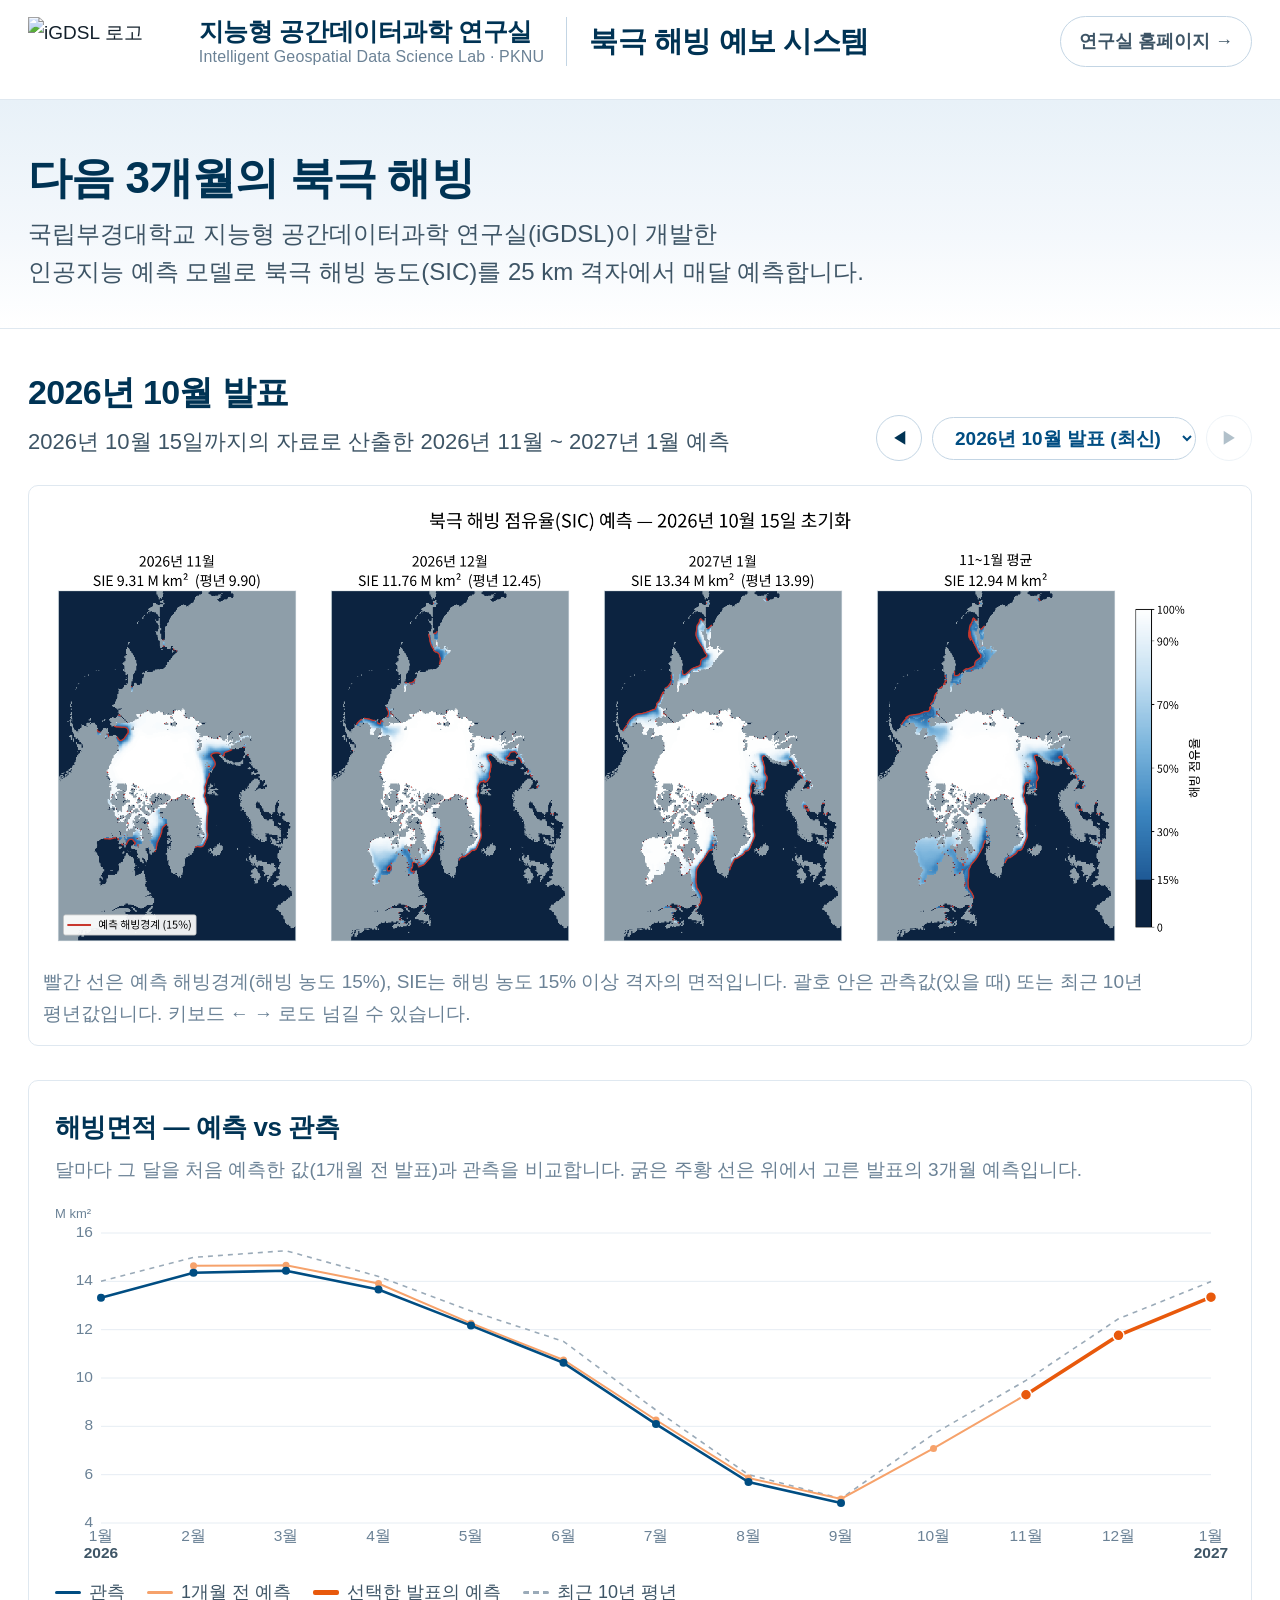
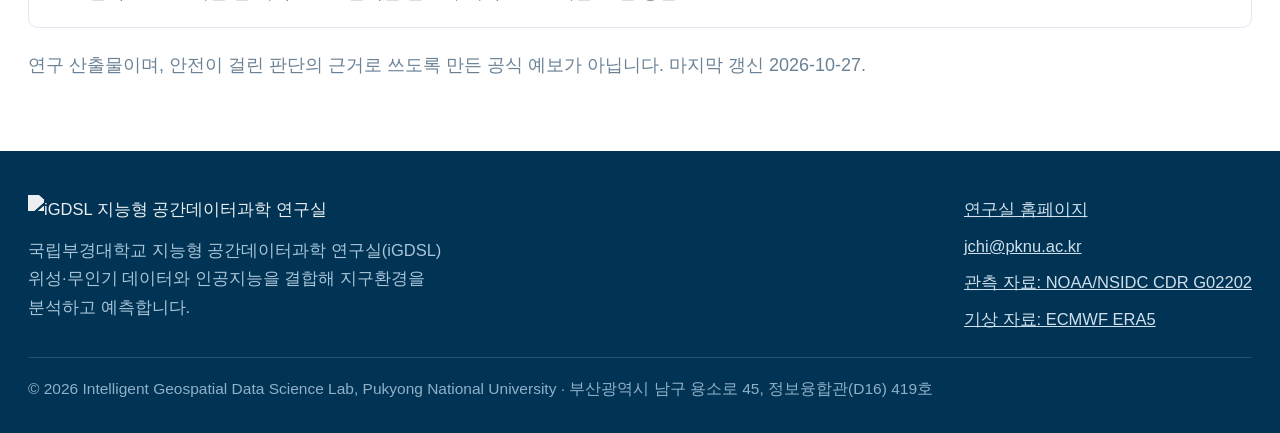
==== commit adc3325e: "소개 문구 줄바꿈 정리 (두 줄) Co-Authored-By: Claude Opus 5.5 <noreply@anthropic.com> Claude-Session: https://c" ====
--- a/index.html
+++ b/index.html
@@ -117,7 +117,7 @@
 <section class="hero">
   <div class="wrap">
     <h1>다음 3개월의 북극 해빙</h1>
-    <p class="sub">국립부경대학교 지능형 공간데이터과학 연구실(iGDSL)이 개발한 인공지능 예측 모델로 북극 해빙 농도(SIC)를 25 km 격자에서 매달 예측합니다.</p>
+    <p class="sub">국립부경대학교 지능형 공간데이터과학 연구실(iGDSL)이 개발한<br class="wide"> 인공지능 예측 모델로 북극 해빙 농도(SIC)를 25 km 격자에서 매달 예측합니다.</p>
   </div>
 </section>
 
--- a/assets/site.css
+++ b/assets/site.css
@@ -127,7 +127,7 @@
   margin: 0 0 10px; font-size: 44px; line-height: 1.25;
   letter-spacing: -0.02em; font-weight: 800; color: var(--navy-deep);
 }
-.hero .sub{ margin: 0; max-width: 46ch; color: var(--ink-soft); font-size: 24px; line-height: 1.6; }
+.hero .sub{ margin: 0; max-width: none; color: var(--ink-soft); font-size: 24px; line-height: 1.6; }
 /* ---------------- 본문 ---------------- */
 .block{ padding: 34px 0 70px; }
 .issuebar{ display: flex; justify-content: space-between; align-items: flex-end; gap: 16px 30px; flex-wrap: wrap; }
@@ -183,6 +183,7 @@
   .hero{ padding: 36px 0 28px; }
   .hero h1{ font-size: 32px; }
   .hero .sub{ font-size: 20px; }
+  .hero .sub br.wide{ display: none; }
   .issuebar .meta{ font-size: 19px; }
   .fig figcaption, .chartbox .csub{ font-size: 17px; }
   .issuebar h2{ font-size: 28px; }
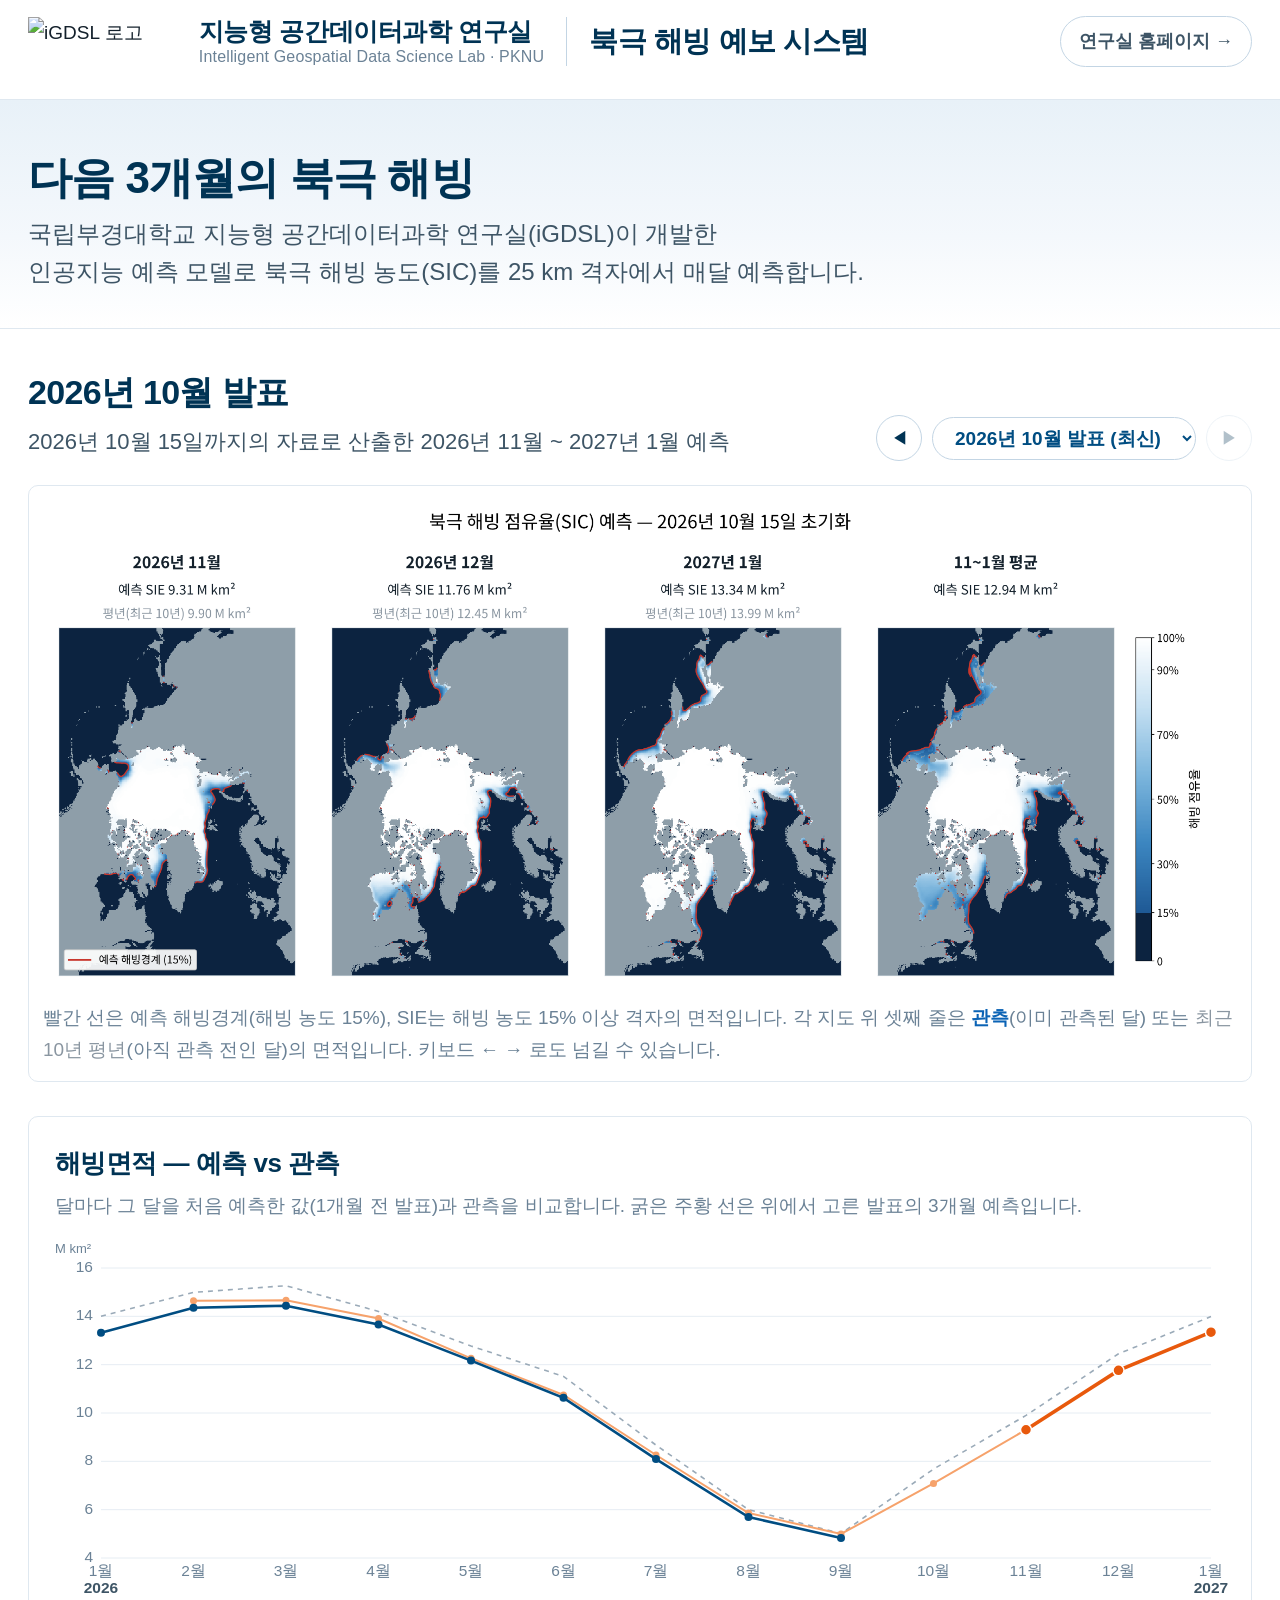
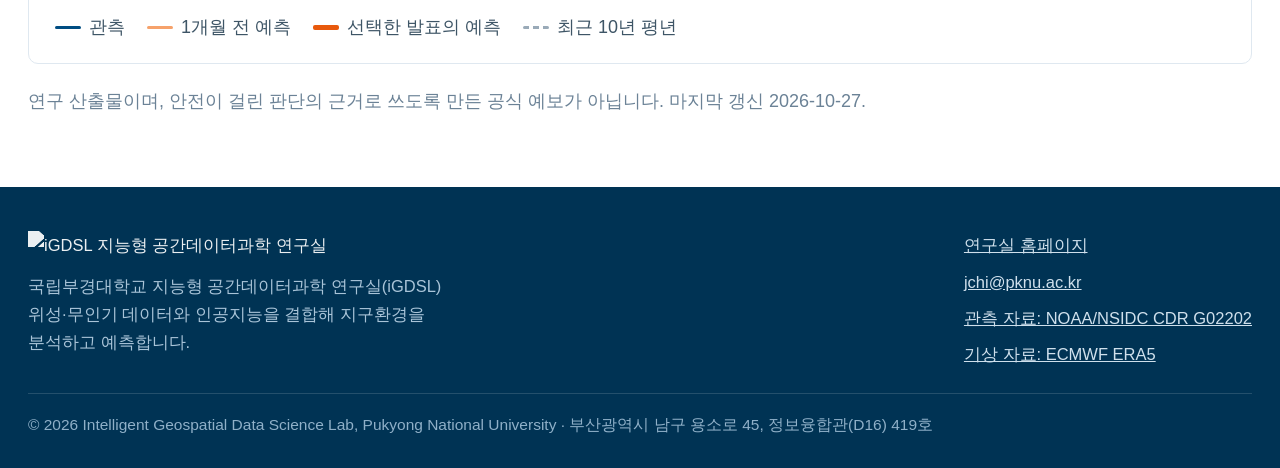
==== commit 07f2af2f: "지도 제목에서 관측(파랑)과 평년(회색)을 구분 Co-Authored-By: Claude Opus 5.5 <noreply@anthropic.com> Claude-Session: h" ====
--- a/index.html
+++ b/index.html
@@ -137,7 +137,7 @@
     <figure class="fig">
       <img id="figimg" src="figs/SIC_202610.png?v=1792988043" alt="북극 해빙 농도 예측 지도">
       <figcaption>빨간 선은 예측 해빙경계(해빙 농도 15%), SIE는 해빙 농도 15% 이상 격자의 면적입니다.
-        괄호 안은 관측값(있을 때) 또는 최근 10년 평년값입니다. 키보드 ← → 로도 넘길 수 있습니다.</figcaption>
+        각 지도 위 셋째 줄은 <b class="obs">관측</b>(이미 관측된 달) 또는 <span class="clim">최근 10년 평년</span>(아직 관측 전인 달)의 면적입니다. 키보드 ← → 로도 넘길 수 있습니다.</figcaption>
     </figure>
 
     <div class="chartbox">
--- a/assets/site.css
+++ b/assets/site.css
@@ -142,6 +142,8 @@
 .pager .nav:disabled{ opacity: .3; cursor: default; }
 .fig{ margin: 24px 0 0; border: 1px solid var(--line); border-radius: var(--radius); background: #fff; padding: 14px; }
 .fig img{ display: block; width: 100%; height: auto; }
+.fig figcaption .obs{ color: #0b63b5; }
+.fig figcaption .clim{ color: #8a96a1; }
 .fig figcaption{ margin-top: 12px; font-size: 19px; color: var(--ink-mute); }
 .chartbox{ margin-top: 34px; border: 1px solid var(--line); border-radius: var(--radius); background: #fff; padding: 24px 26px 20px; }
 .chartbox h2{ margin: 0 0 4px; font-size: 26px; font-weight: 800; letter-spacing: -0.02em; color: var(--navy-deep); }
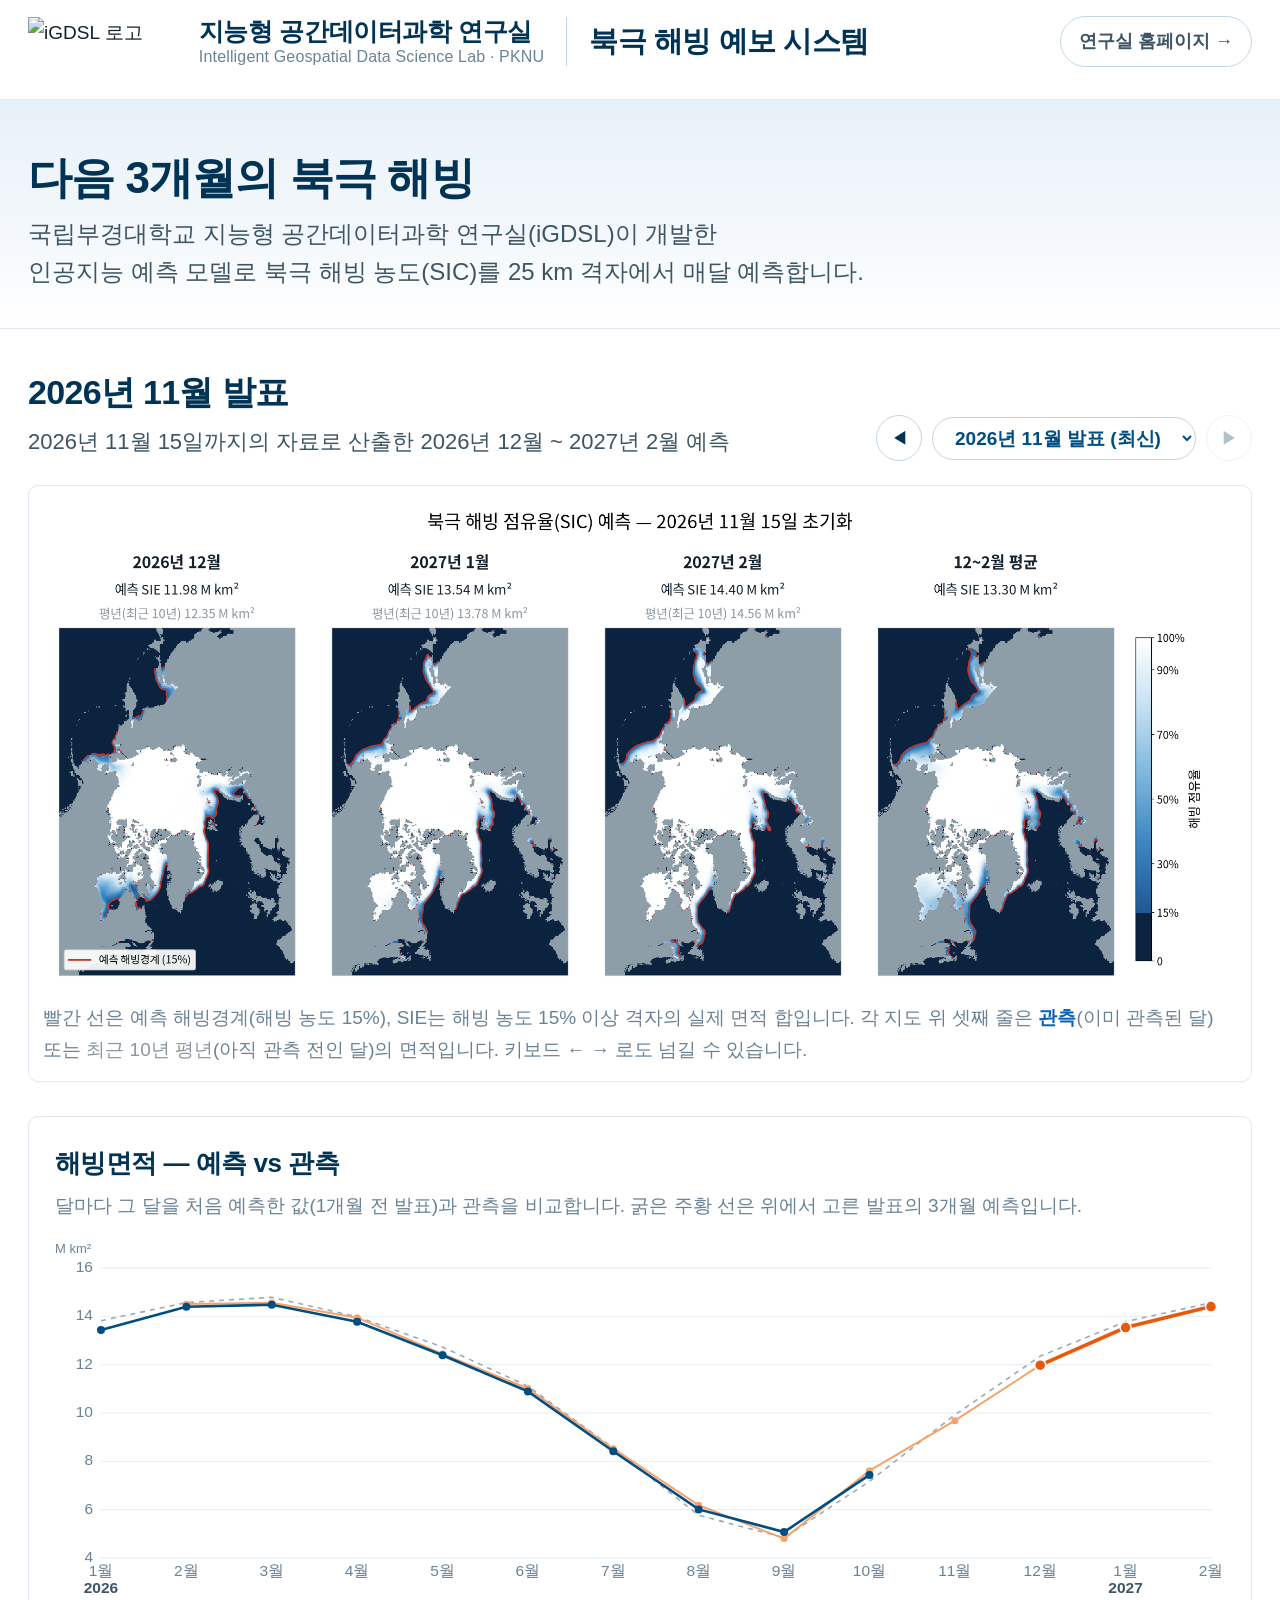
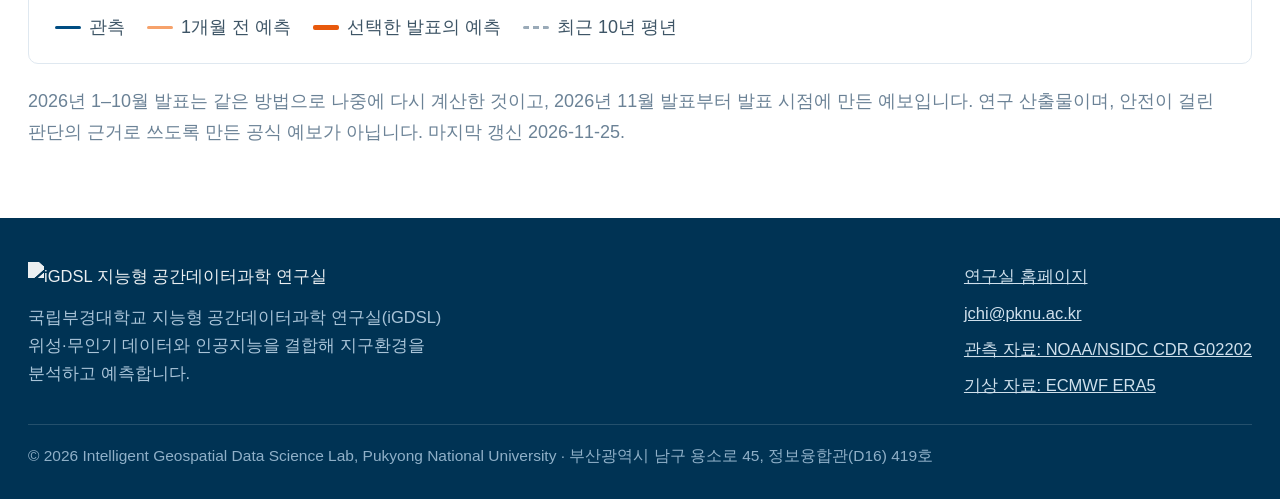
==== commit fbd1c293: "KSI 결과로 교체: 2026년 1–11월 발표 (11월 발표 추가) - 예측을 KOPRI-PKNU 해빙 예측 시스템(KSI) 결과로 바꿈. 원본 폴더는 옆의   ksi-sea-i" ====
--- a/index.html
+++ b/index.html
@@ -68,7 +68,7 @@
       "alternateName": "Arctic sea ice concentration monthly forecast",
       "description": "북극 해빙 농도(SIC)를 NSIDC 극사영 북반구 25 km 격자에서 매달 예측한 결과입니다. 그 달 15일까지의 자료로 다음 세 달 각각의 월평균과 세 달 평균을 산출해 지도와 해빙면적 그래프로 공개합니다. 연구 산출물이며 공식 예보가 아닙니다.",
       "url": "https://arctic-seaice.github.io/",
-      "dateModified": "2026-10-27",
+      "dateModified": "2026-11-25",
       "inLanguage": "ko",
       "license": "https://creativecommons.org/licenses/by/4.0/",
       "isAccessibleForFree": true,
@@ -85,7 +85,7 @@
       "variableMeasured": [
         { "@type": "PropertyValue", "name": "해빙 농도 (sea ice concentration)", "unitText": "1" }
       ],
-      "measurementTechnique": "AI 앙상블 (AnchorNet · SimVP · 파운데이션 모델) 월별 해빙 농도 예측",
+      "measurementTechnique": "AI 앙상블 (ConvNeXt · MogaNet 각 5시드) + 감쇠 지속 통계 지도의 가중 결합, 분위 사상 보정 — 월별 해빙 농도 예측",
       "isBasedOn": [
         { "@type": "Dataset", "name": "NOAA/NSIDC Sea Ice Concentration CDR (G02202 v6)", "url": "https://nsidc.org/data/g02202" },
         { "@type": "Dataset", "name": "ECMWF ERA5 (Copernicus Climate Change Service)", "url": "https://cds.climate.copernicus.eu/" }
@@ -135,8 +135,8 @@
       </div>
     </div>
     <figure class="fig">
-      <img id="figimg" src="figs/SIC_202610.png?v=1792988043" alt="북극 해빙 농도 예측 지도">
-      <figcaption>빨간 선은 예측 해빙경계(해빙 농도 15%), SIE는 해빙 농도 15% 이상 격자의 면적입니다.
+      <img id="figimg" src="figs/SIC_202611.png?v=1795583137" alt="북극 해빙 농도 예측 지도">
+      <figcaption>빨간 선은 예측 해빙경계(해빙 농도 15%), SIE는 해빙 농도 15% 이상 격자의 실제 면적 합입니다.
         각 지도 위 셋째 줄은 <b class="obs">관측</b>(이미 관측된 달) 또는 <span class="clim">최근 10년 평년</span>(아직 관측 전인 달)의 면적입니다. 키보드 ← → 로도 넘길 수 있습니다.</figcaption>
     </figure>
 
@@ -151,7 +151,8 @@
         <span class="ck"><i class="ln dash"></i>최근 10년 평년</span>
       </div>
     </div>
-    <p class="note">연구 산출물이며, 안전이 걸린 판단의 근거로 쓰도록 만든 공식 예보가 아닙니다. 마지막 갱신 2026-10-27.</p>
+    <p class="note">2026년 1–10월 발표는 같은 방법으로 나중에 다시 계산한 것이고, 2026년 11월 발표부터 발표 시점에 만든 예보입니다.
+      연구 산출물이며, 안전이 걸린 판단의 근거로 쓰도록 만든 공식 예보가 아닙니다. 마지막 갱신 2026-11-25.</p>
   </div>
 </section>
 
@@ -179,7 +180,7 @@
   </div>
 </footer>
 <script>
-const D = {"issues":[{"origin":"2026-10","cutoff":"15","fig":"figs/SIC_202610.png?v=1792988043","targets":["2026-11","2026-12","2027-01"],"sie":[9.307,11.764,13.343]},{"origin":"2026-09","cutoff":"15","fig":"figs/SIC_202609.png?v=1792988043","targets":["2026-10","2026-11","2026-12"],"sie":[7.085,9.068,11.768]},{"origin":"2026-08","cutoff":"15","fig":"figs/SIC_202608.png?v=1792988043","targets":["2026-09","2026-10","2026-11"],"sie":[4.993,7.011,9.183]},{"origin":"2026-07","cutoff":"15","fig":"figs/SIC_202607.png?v=1792988043","targets":["2026-08","2026-09","2026-10"],"sie":[5.862,5.038,7.397]},{"origin":"2026-06","cutoff":"15","fig":"figs/SIC_202606.png?v=1792988043","targets":["2026-07","2026-08","2026-09"],"sie":[8.262,5.489,4.842]},{"origin":"2026-05","cutoff":"15","fig":"figs/SIC_202605.png?v=1792988043","targets":["2026-06","2026-07","2026-08"],"sie":[10.744,7.761,5.218]},{"origin":"2026-04","cutoff":"15","fig":"figs/SIC_202604.png?v=1792988043","targets":["2026-05","2026-06","2026-07"],"sie":[12.265,11.001,7.907]},{"origin":"2026-03","cutoff":"15","fig":"figs/SIC_202603.png?v=1792988043","targets":["2026-04","2026-05","2026-06"],"sie":[13.909,12.504,11.006]},{"origin":"2026-02","cutoff":"15","fig":"figs/SIC_202602.png?v=1792988043","targets":["2026-03","2026-04","2026-05"],"sie":[14.668,13.831,12.429]},{"origin":"2026-01","cutoff":"15","fig":"figs/SIC_202601.png?v=1792988043","targets":["2026-02","2026-03","2026-04"],"sie":[14.641,14.847,13.935]}],"ref":{"2026-01":{"obs":13.3225,"clim10":14.005},"2026-02":{"obs":14.3562,"clim10":14.9887},"2026-03":{"obs":14.4419,"clim10":15.2656},"2026-04":{"obs":13.6594,"clim10":14.205},"2026-05":{"obs":12.17,"clim10":12.7706},"2026-06":{"obs":10.6294,"clim10":11.515},"2026-07":{"obs":8.0919,"clim10":8.6731},"2026-08":{"obs":5.6963,"clim10":6.0006},"2026-09":{"obs":4.8256,"clim10":5.0131},"2026-10":{"obs":null,"clim10":7.6787},"2026-11":{"obs":null,"clim10":9.9006},"2026-12":{"obs":null,"clim10":12.45},"2027-01":{"obs":null,"clim10":13.9887}}};
+const D = {"issues":[{"origin":"2026-11","cutoff":"15","fig":"figs/SIC_202611.png?v=1795583137","targets":["2026-12","2027-01","2027-02"],"sie":[11.977,13.536,14.402],"retro":false},{"origin":"2026-10","cutoff":"15","fig":"figs/SIC_202610.png?v=1795582410","targets":["2026-11","2026-12","2027-01"],"sie":[9.684,12.063,13.53],"retro":true},{"origin":"2026-09","cutoff":"15","fig":"figs/SIC_202609.png?v=1795582186","targets":["2026-10","2026-11","2026-12"],"sie":[7.615,9.614,12.073],"retro":true},{"origin":"2026-08","cutoff":"15","fig":"figs/SIC_202608.png?v=1795581964","targets":["2026-09","2026-10","2026-11"],"sie":[4.802,7.348,9.55],"retro":true},{"origin":"2026-07","cutoff":"15","fig":"figs/SIC_202607.png?v=1795581743","targets":["2026-08","2026-09","2026-10"],"sie":[6.182,5.328,7.665],"retro":true},{"origin":"2026-06","cutoff":"15","fig":"figs/SIC_202606.png?v=1795581523","targets":["2026-07","2026-08","2026-09"],"sie":[8.521,6.209,5.323],"retro":true},{"origin":"2026-05","cutoff":"15","fig":"figs/SIC_202605.png?v=1795581305","targets":["2026-06","2026-07","2026-08"],"sie":[11.013,8.368,5.63],"retro":true},{"origin":"2026-04","cutoff":"15","fig":"figs/SIC_202604.png?v=1795581088","targets":["2026-05","2026-06","2026-07"],"sie":[12.444,11.105,8.259],"retro":true},{"origin":"2026-03","cutoff":"15","fig":"figs/SIC_202603.png?v=1795580872","targets":["2026-04","2026-05","2026-06"],"sie":[13.945,12.516,11.142],"retro":true},{"origin":"2026-02","cutoff":"15","fig":"figs/SIC_202602.png?v=1795580664","targets":["2026-03","2026-04","2026-05"],"sie":[14.559,13.89,12.623],"retro":true},{"origin":"2026-01","cutoff":"15","fig":"figs/SIC_202601.png?v=1795580457","targets":["2026-02","2026-03","2026-04"],"sie":[14.505,14.608,13.853],"retro":true}],"ref":{"2026-01":{"obs":13.4301,"clim10":13.8174},"2026-02":{"obs":14.3925,"clim10":14.5679},"2026-03":{"obs":14.481,"clim10":14.7882},"2026-04":{"obs":13.772,"clim10":13.9814},"2026-05":{"obs":12.3862,"clim10":12.7318},"2026-06":{"obs":10.8941,"clim10":11.107},"2026-07":{"obs":8.417,"clim10":8.5483},"2026-08":{"obs":6.0107,"clim10":5.7677},"2026-09":{"obs":5.0757,"clim10":4.8402},"2026-10":{"obs":7.4385,"clim10":7.1732},"2026-11":{"obs":null,"clim10":9.9212},"2026-12":{"obs":null,"clim10":12.3487},"2027-01":{"obs":null,"clim10":13.7827},"2027-02":{"obs":null,"clim10":14.5601}}};
 (function(){
   const I = D.issues, R = D.ref;              // I[0] 이 최신
   const sel = document.getElementById('sel'), img = document.getElementById('figimg');
@@ -193,7 +194,8 @@
     sel.value = cur; img.src = it.fig; img.alt = lab(it.origin) + ' 발표 북극 해빙 농도 예측 지도';
     document.getElementById('ititle').textContent = lab(it.origin) + ' 발표' ;
     document.getElementById('isub').textContent =
-      `${lab(it.origin)} ${it.cutoff}일까지의 자료로 산출한 ${lab(it.targets[0])} ~ ${lab(it.targets[2])} 예측`;
+      `${lab(it.origin)} ${it.cutoff}일까지의 자료로 산출한 ${lab(it.targets[0])} ~ ${lab(it.targets[2])} 예측` +
+      (it.retro ? ' (그 달에 낸 예보가 아니라 나중에 같은 방법으로 다시 계산한 것)' : '');
     document.getElementById('prev').disabled = cur === I.length-1;   // ◀ = 과거
     document.getElementById('next').disabled = cur === 0;
     chart();
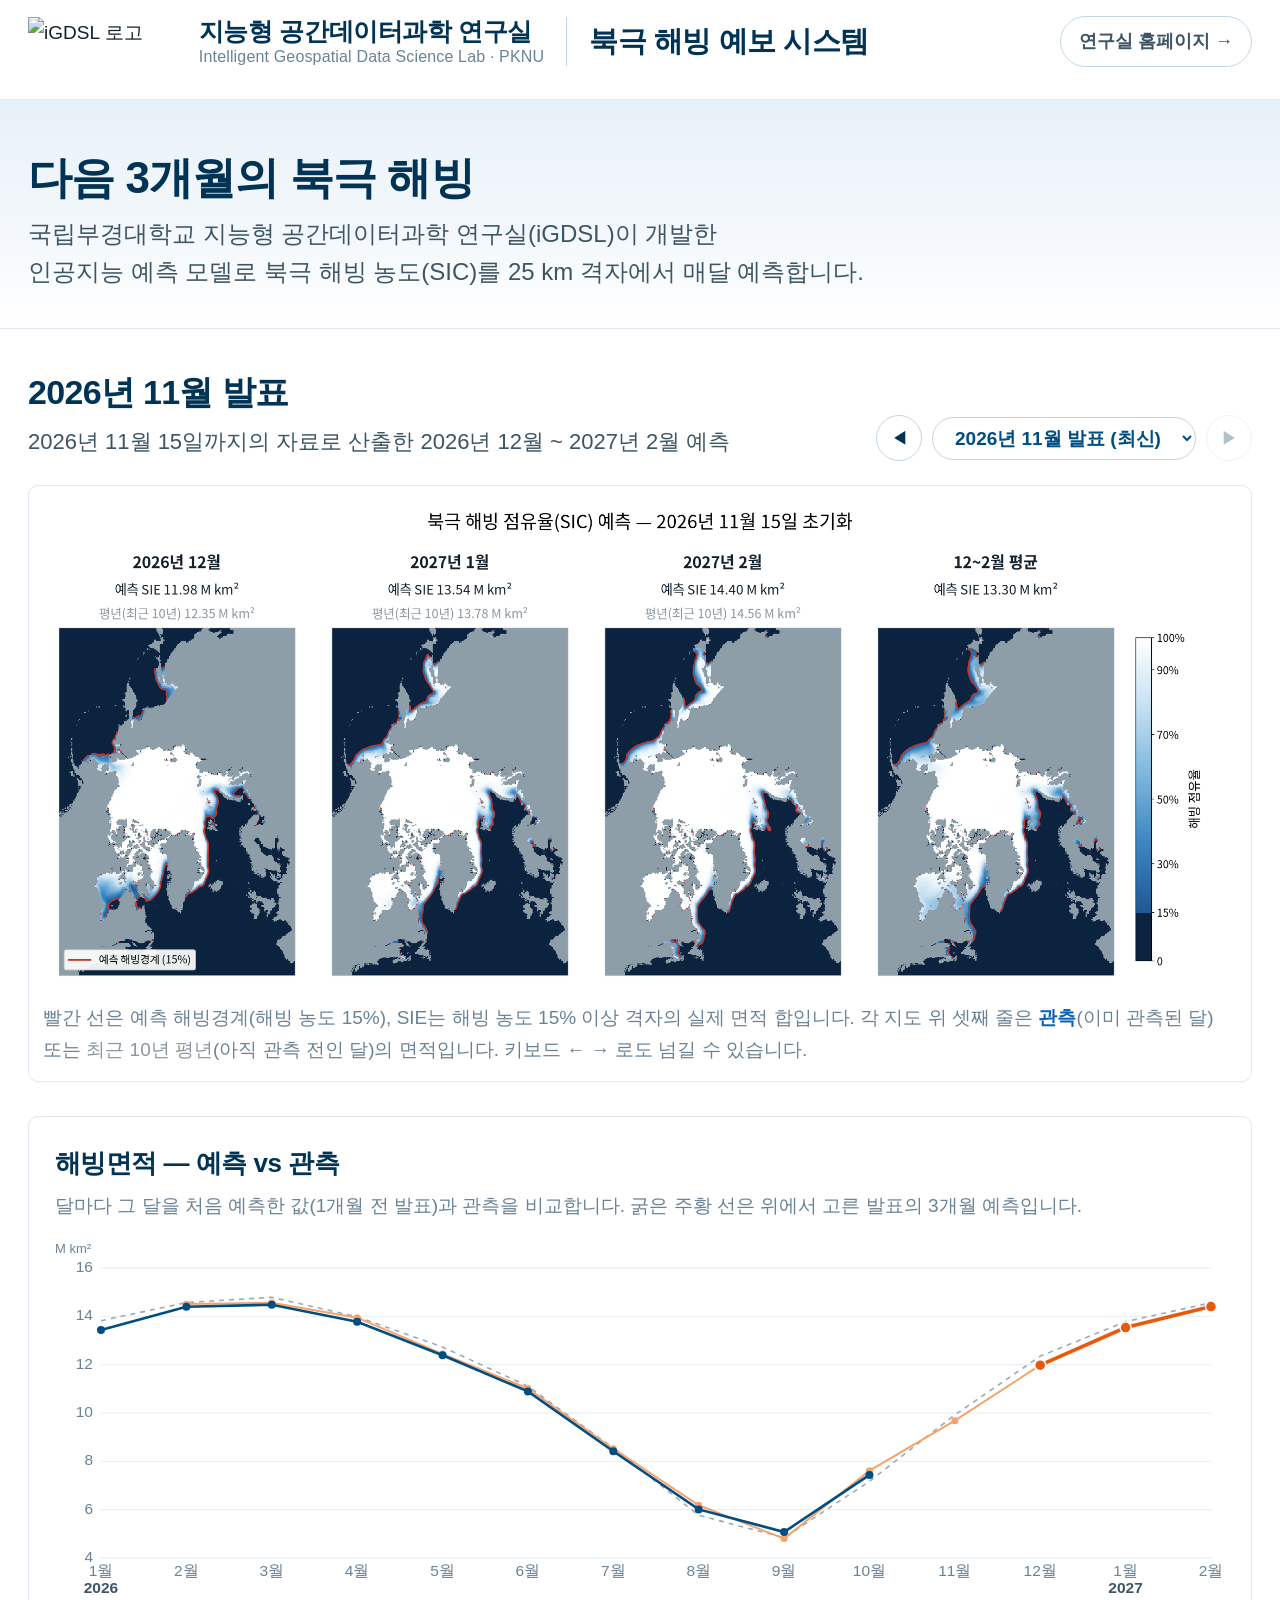
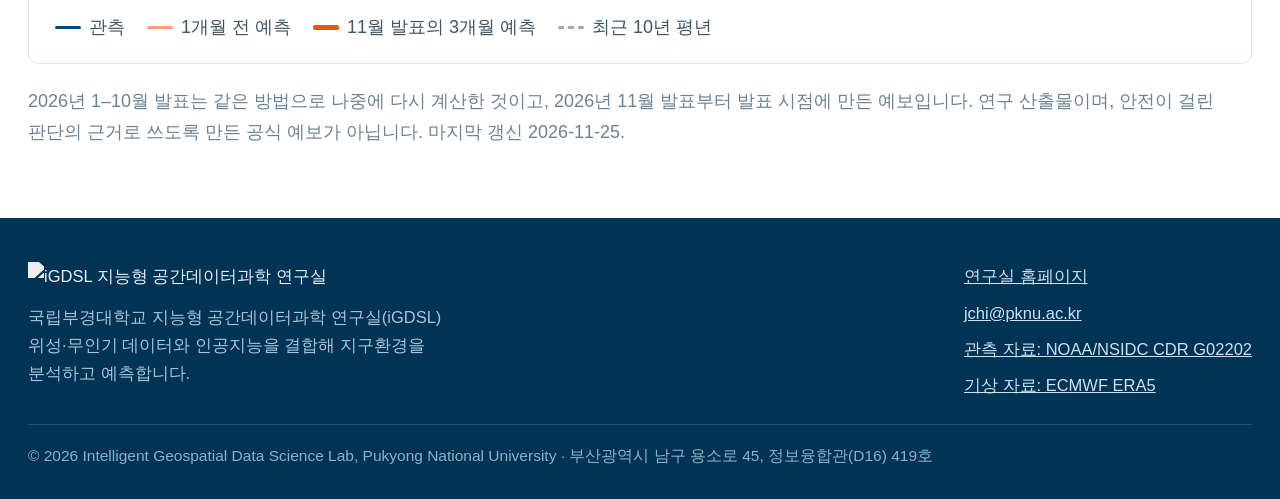
==== commit a2a1f700: "그래프 범례를 고른 발표 이름으로 표시 (예: 11월 발표의 3개월 예측) Co-Authored-By: Claude Opus 5.5 <noreply@anthropic.com>" ====
--- a/index.html
+++ b/index.html
@@ -147,7 +147,7 @@
       <div class="chartlegend">
         <span class="ck"><i class="ln" style="background:#004d82"></i>관측</span>
         <span class="ck"><i class="ln" style="background:#f6a26b"></i>1개월 전 예측</span>
-        <span class="ck"><i class="ln thick" style="background:#e8590c"></i>선택한 발표의 예측</span>
+        <span class="ck"><i class="ln thick" style="background:#e8590c"></i><span id="sellab">선택한 발표의 3개월 예측</span></span>
         <span class="ck"><i class="ln dash"></i>최근 10년 평년</span>
       </div>
     </div>
@@ -185,6 +185,7 @@
   const I = D.issues, R = D.ref;              // I[0] 이 최신
   const sel = document.getElementById('sel'), img = document.getElementById('figimg');
   const lab = ym => { const [y,m] = ym.split('-'); return `${y}년 ${+m}월`; };
+  const mon = ym => `${+ym.split('-')[1]}월`;     // 범례·도움말용 짧은 표기 (예: 11월)
   I.forEach((it,i) => sel.add(new Option(lab(it.origin) + ' 발표' + (i ? '' : ' (최신)'), i)));
   I.slice(1).forEach(it => { const p = new Image(); p.src = it.fig; });   // 넘길 때 바로 뜨게
   let cur = 0;
@@ -193,9 +194,9 @@
     const it = I[cur];
     sel.value = cur; img.src = it.fig; img.alt = lab(it.origin) + ' 발표 북극 해빙 농도 예측 지도';
     document.getElementById('ititle').textContent = lab(it.origin) + ' 발표' ;
+    document.getElementById('sellab').textContent = mon(it.origin) + ' 발표의 3개월 예측';
     document.getElementById('isub').textContent =
-      `${lab(it.origin)} ${it.cutoff}일까지의 자료로 산출한 ${lab(it.targets[0])} ~ ${lab(it.targets[2])} 예측` +
-      (it.retro ? ' (그 달에 낸 예보가 아니라 나중에 같은 방법으로 다시 계산한 것)' : '');
+      `${lab(it.origin)} ${it.cutoff}일까지의 자료로 산출한 ${lab(it.targets[0])} ~ ${lab(it.targets[2])} 예측`;
     document.getElementById('prev').disabled = cur === I.length-1;   // ◀ = 과거
     document.getElementById('next').disabled = cur === 0;
     chart();
@@ -260,7 +261,7 @@
       hl.setAttribute('x1', x(i)); hl.setAttribute('x2', x(i)); hl.setAttribute('visibility', 'visible');
       tip.innerHTML = `<b>${lab(k)}</b><span><i class="d" style="background:#004d82"></i>관측 ${f(R[k]?.obs)}</span>` +
         `<span><i class="d" style="background:#f6a26b"></i>1개월 전 예측 ${f(lead1[k])}</span>` +
-        (j >= 0 ? `<span><i class="d" style="background:#e8590c"></i>선택 발표 예측 ${f(it.sie[j])}</span>` : '') +
+        (j >= 0 ? `<span><i class="d" style="background:#e8590c"></i>${mon(it.origin)} 발표 예측 ${f(it.sie[j])}</span>` : '') +
         `<span class="df">평년 ${f(R[k]?.clim10)}</span>`;
       tip.classList.add('on');
       const tx = x(i) + 14, tw = tip.offsetWidth;
